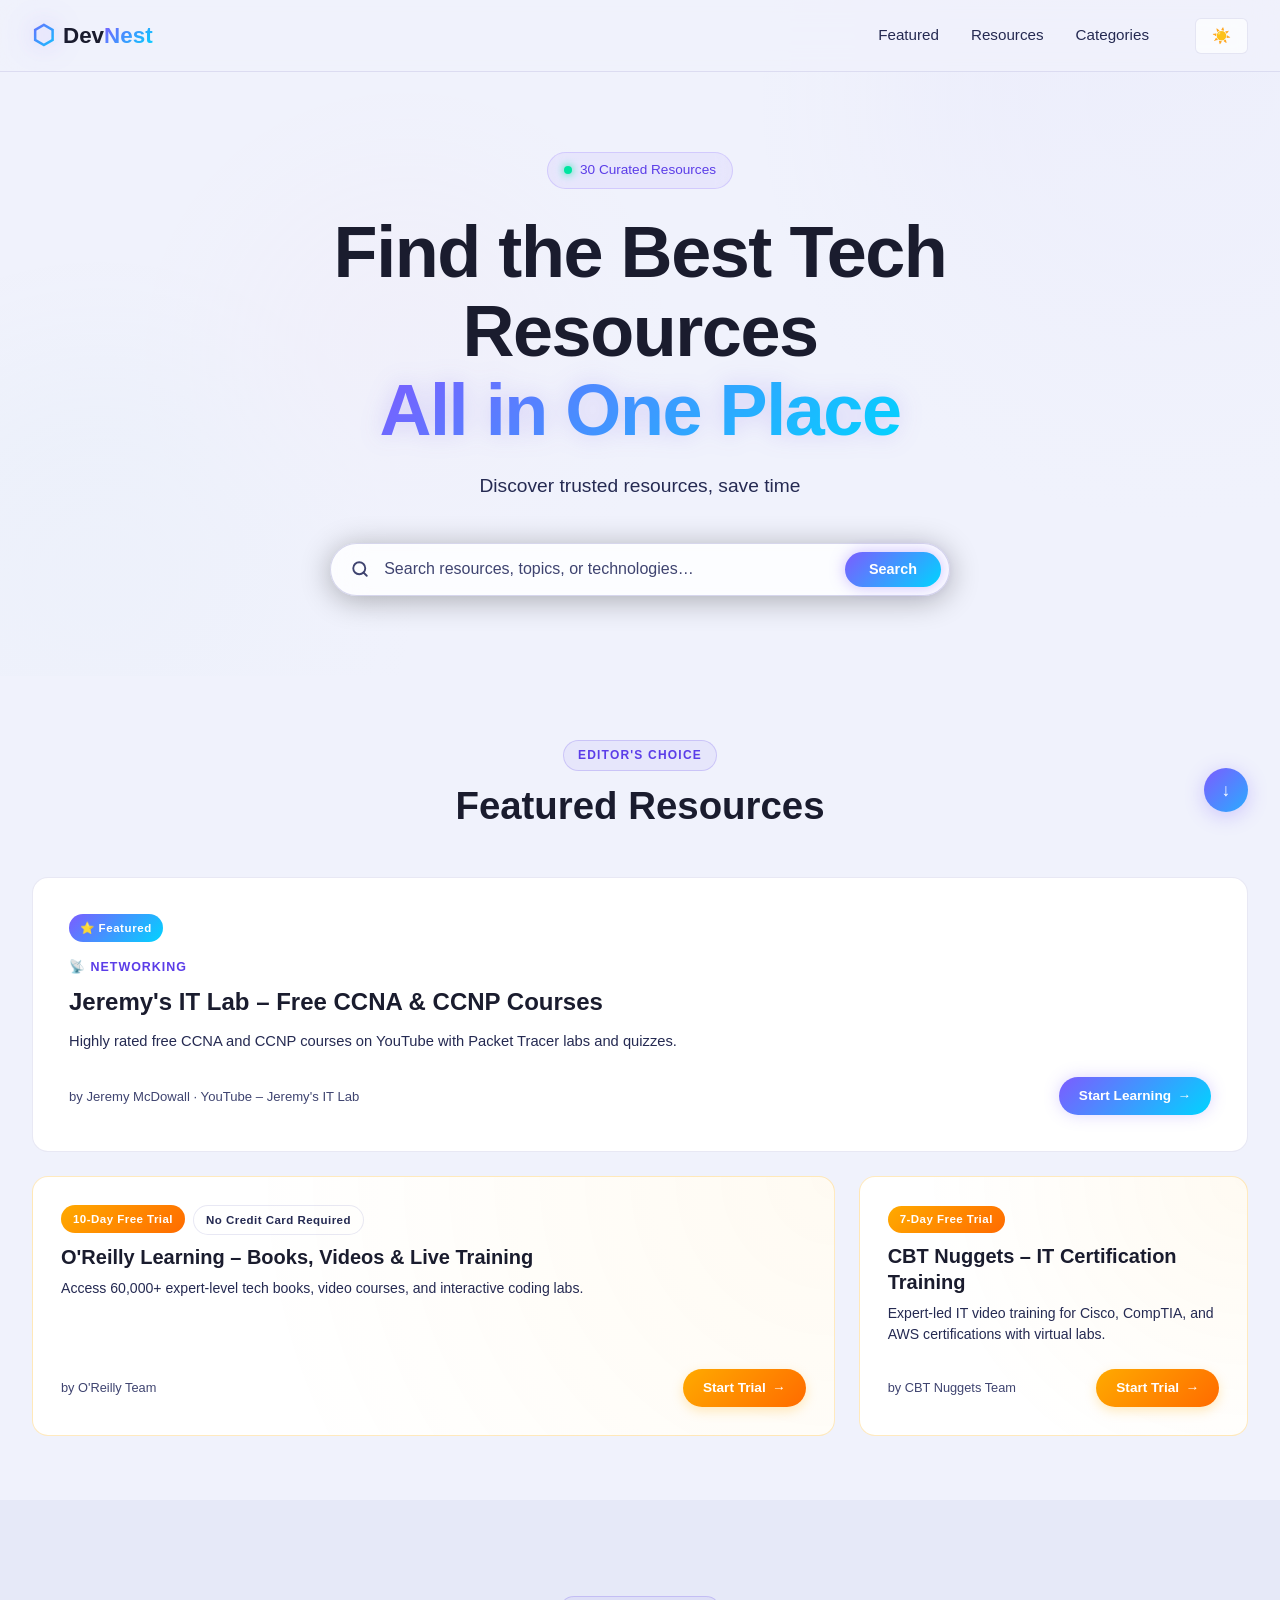
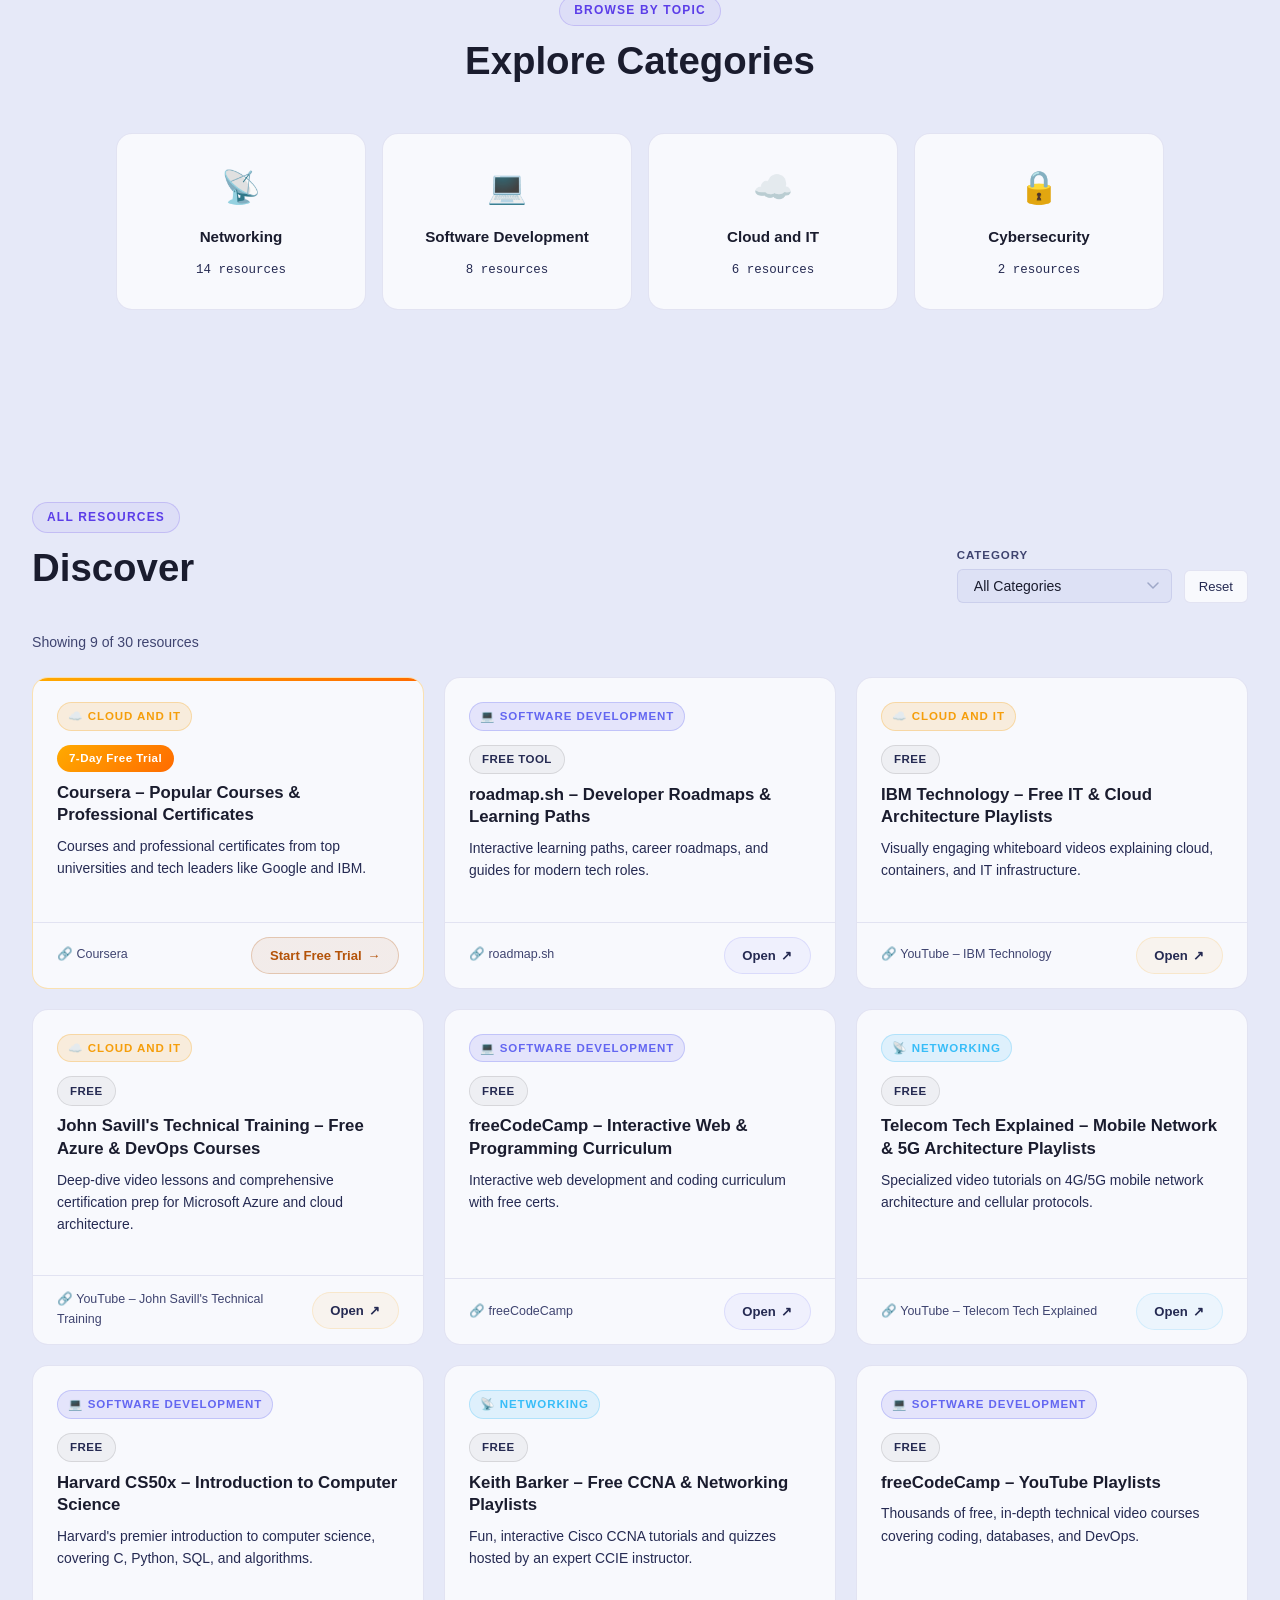
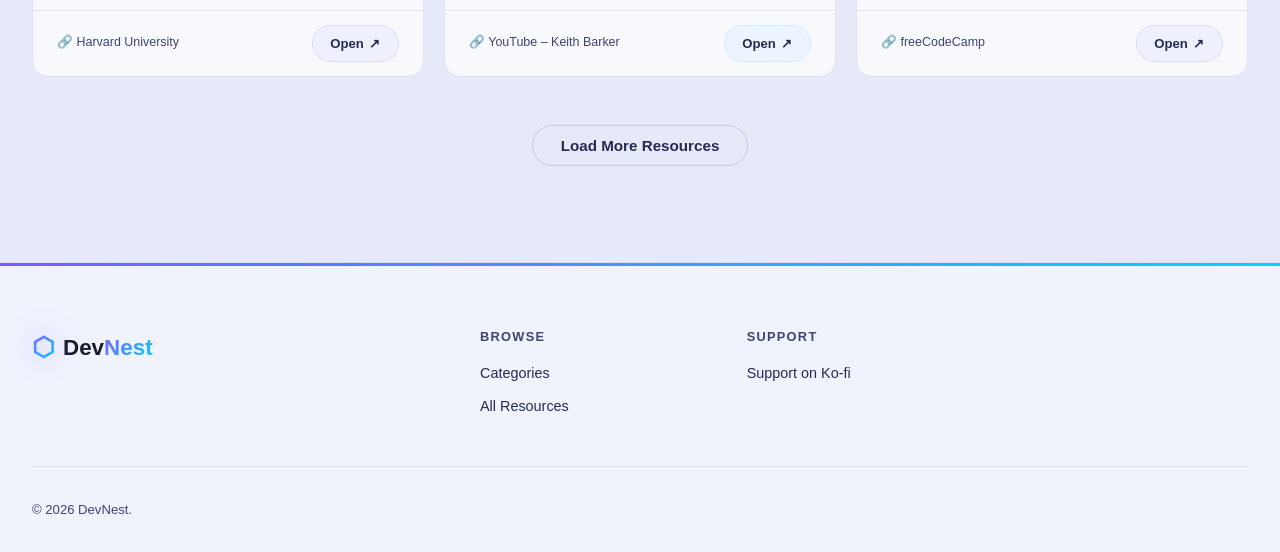
==== index.html @ 844129d9 "Revert "Content: publish interactive Visual Subnetting Guide blog post; add Blog column to index.htm" ====
<!DOCTYPE html>
<html lang="en">
<head>
  <meta charset="UTF-8" />
  <meta name="viewport" content="width=device-width, initial-scale=1.0" />
  <meta http-equiv="Content-Security-Policy" content="default-src 'self'; script-src 'self' 'unsafe-inline' https://www.googletagmanager.com https://www.google-analytics.com; style-src 'self' 'unsafe-inline' https://fonts.googleapis.com; font-src https://fonts.gstatic.com; img-src 'self' data: https:; connect-src 'self' https://www.google-analytics.com https://analytics.google.com;" />
  <!-- Google tag (gtag.js) -->
  <script async src="https://www.googletagmanager.com/gtag/js?id=G-BM36JHDD2Q"></script>
  <script>
    window.dataLayer = window.dataLayer || [];
    function gtag(){dataLayer.push(arguments);}
    gtag('js', new Date());
    gtag('config', 'G-BM36JHDD2Q');
  </script>
  <title>DevNest – Curated Tech Resources</title>
  <meta name="description" content="DevNest is your curated directory of tech learning resources — web development, AI/ML, DevOps, security & more. Filter, discover, and level up your skills today." />
  <meta name="keywords" content="tech resources, programming, web development, machine learning, DevOps, learning resources" />
  <meta property="og:type" content="website" />
  <meta property="og:url" content="https://devnest-learn.pages.dev/" />
  <meta property="og:title" content="DevNest – Curated Tech Resources" />
  <meta property="og:description" content="Browse 500+ curated tech learning resources across web development, AI/ML, DevOps, security &amp; networking — all in one place. Free, verified, and updated daily." />
  <meta property="og:image" content="https://devnest-learn.pages.dev/hero_banner.webp" />
  <meta name="twitter:card" content="summary_large_image" />
  <meta name="twitter:title" content="DevNest – Curated Tech Resources" />
  <meta name="twitter:description" content="Browse 500+ curated tech learning resources across web development, AI/ML, DevOps, security &amp; networking — all in one place. Free, verified, and updated daily." />
  <meta name="twitter:image" content="https://devnest-learn.pages.dev/hero_banner.webp" />
  <link rel="canonical" href="https://devnest-learn.pages.dev/" />
  <link rel="icon" type="image/svg+xml" href="favicon.svg" />
  <link rel="apple-touch-icon" sizes="180x180" href="apple-touch-icon.png" />
  <link rel="icon" type="image/png" sizes="32x32" href="favicon-32x32.png" />
  <link rel="icon" type="image/png" sizes="16x16" href="favicon-16x16.png" />
  <link rel="preconnect" href="https://fonts.googleapis.com" />
  <link rel="preconnect" href="https://fonts.gstatic.com" crossorigin />
  <link href="https://fonts.googleapis.com/css2?family=Outfit:wght@300;400;500;600;700;800&family=JetBrains+Mono:wght@400;500&display=swap" rel="stylesheet" />
  <link rel="stylesheet" href="style.css?v=1.3" />
  <script type="application/ld+json">
  {
    "@context": "https://schema.org",
    "@type": "WebSite",
    "name": "DevNest",
    "url": "https://devnest-learn.pages.dev/",
    "description": "DevNest is your curated directory of tech learning resources — web development, AI/ML, DevOps, security & more. Filter, discover, and level up your skills today.",
    "publisher": {
      "@type": "Organization",
      "name": "DevNest",
      "url": "https://devnest-learn.pages.dev/",
      "logo": {
        "@type": "ImageObject",
        "url": "https://devnest-learn.pages.dev/hero_banner.webp"
      }
    },
    "potentialAction": {
      "@type": "SearchAction",
      "target": {
        "@type": "EntryPoint",
        "urlTemplate": "https://devnest-learn.pages.dev/?search={search_term_string}"
      },
      "query-input": "required name=search_term_string"
    }
  }
  </script>
</head>
<body>
  <script>
    (function() {
      const theme = localStorage.getItem('theme');
      if (theme === 'light' || (!theme && window.matchMedia('(prefers-color-scheme: light)').matches)) {
        document.documentElement.classList.add('light-mode');
      }
    })();
  </script>
  <a href="#main-content" class="skip-link">Skip to main content</a>

  <!-- ── NAVBAR ── -->
  <header class="navbar" id="navbar">
    <div class="nav-inner">
      <a href="#home" class="logo" id="logo-link">
        <span class="logo-icon">⬡</span>
        <span class="logo-text">Dev<span class="logo-accent">Nest</span></span>
      </a>
      <nav class="nav-links" id="nav-links">
        <a href="#featured" class="nav-link">Featured</a>
        <a href="#tutorials" class="nav-link">Resources</a>
        <a href="#categories" class="nav-link">Categories</a>
      </nav>
      <div class="nav-actions">
        <button class="btn-ghost" id="theme-toggle" aria-label="Toggle theme" title="Toggle theme">🌙</button>
      </div>
      <button class="hamburger" id="hamburger" aria-label="Open menu" aria-expanded="false" aria-controls="mobile-menu">
        <span></span><span></span><span></span>
      </button>
    </div>
  </header>

  <!-- ── MOBILE MENU ── -->
  <nav aria-label="Mobile navigation" class="mobile-menu" id="mobile-menu">
    <a href="#featured" class="mobile-link">Featured</a>
    <a href="#tutorials" class="mobile-link">Resources</a>
    <a href="#categories" class="mobile-link">Categories</a>
  </nav>

  <main id="main-content" tabindex="-1">

  <!-- ── HERO ── -->
  <section class="hero" id="home">
    <div class="hero-bg">
      <div class="hero-orb hero-orb-1"></div>
      <div class="hero-orb hero-orb-2"></div>
      <div class="hero-orb hero-orb-3"></div>
      <div class="hero-overlay"></div>
    </div>
    <div class="hero-content">
      <div class="hero-badge">
        <span class="badge-dot"></span>
        <span id="hero-badge-count">500+ Curated Resources</span>
      </div>
      <h1 class="hero-title">
        Find the Best Tech Resources<br />
        <span class="gradient-text">All in One Place</span>
      </h1>
      <p class="hero-subtitle">
        Discover trusted resources, save time
      </p>
      <div class="search-bar-wrapper" id="search-wrapper">
        <div class="search-bar">
          <svg class="search-icon" aria-hidden="true" focusable="false" xmlns="http://www.w3.org/2000/svg" width="18" height="18" viewBox="0 0 24 24" fill="none" stroke="currentColor" stroke-width="2.5" stroke-linecap="round" stroke-linejoin="round" style="color: var(--text3); margin-right: 0.2rem;"><circle cx="11" cy="11" r="8"></circle><line x1="21" y1="21" x2="16.65" y2="16.65"></line></svg>
          <input
            type="search"
            id="search-input"
            class="search-input"
            placeholder="Search resources, topics, or technologies…"
            aria-label="Search resources"
            autocomplete="off"
            aria-autocomplete="list"
            aria-controls="search-suggestions"
            aria-expanded="false"
            aria-haspopup="listbox"
          />
          <div class="search-suggestions hidden" id="search-suggestions" role="listbox"></div>
          <button class="search-btn" id="search-btn">Search</button>
        </div>
      </div>
    </div>
  </section>

  <!-- ── FEATURED TUTORIALS ── -->
  <section class="featured-section" id="featured">
    <div class="container">
      <div class="section-header">
        <span class="section-tag">Editor's Choice</span>
        <h2 class="section-title">Featured Resources</h2>
      </div>
      <div class="bento-dashboard" id="featured-grid">
        <!-- generated by JS -->
      </div>
    </div>
  </section>

  <!-- ── CATEGORIES ── -->
  <section class="categories-section" id="categories">
    <div class="container">
      <div class="section-header">
        <span class="section-tag">Browse By Topic</span>
        <h2 class="section-title">Explore Categories</h2>
      </div>
      <div class="category-grid" id="category-grid">
        <!-- generated by JS -->
      </div>
    </div>
  </section>

  <!-- ── ALL TUTORIALS ── -->
  <section class="tutorials-section" id="tutorials">
    <div class="container">
      <div class="tutorials-header">
        <div class="section-header" style="text-align:left;margin:0">
          <span class="section-tag">All Resources</span>
          <h2 class="section-title">Discover</h2>
        </div>
        <div class="filter-bar" id="filter-bar">
          <div class="filter-group">
            <label class="filter-label" for="cat-filter">Category</label>
            <select id="cat-filter" class="filter-select">
              <option value="all">All Categories</option>
            </select>
          </div>

          <button class="btn-ghost filter-reset" id="reset-filters">Reset</button>
        </div>
      </div>

      <div class="sort-bar">
        <span class="results-count" id="results-count">Showing all resources</span>
      </div>

      <div class="tutorials-grid" id="tutorials-grid">
        <!-- generated by JS -->
      </div>
      <div class="no-results hidden" id="no-results">
        <div class="no-results-icon">🔭</div>
        <h3>No resources found</h3>
        <p>Try adjusting your search or filters</p>
        <button class="btn-primary" id="clear-search">Clear Search</button>
      </div>
      <div class="load-more-wrapper" id="load-more-wrapper">
        <button class="btn-outline" id="load-more-btn">Load More Resources</button>
      </div>
    </div>
  </section>

  </main>

  <!-- ── FOOTER ── -->
  <footer class="footer">
    <div class="container">
      <div class="footer-top">
        <div class="footer-brand">
          <a href="#home" class="logo">
            <span class="logo-icon">⬡</span>
            <span class="logo-text">Dev<span class="logo-accent">Nest</span></span>
          </a>
        </div>
        <div class="footer-links-grid">
          <div class="footer-col">
            <h3 class="footer-col-title">Browse</h3>
            <a href="#categories" class="footer-link">Categories</a>
            <a href="#tutorials" class="footer-link">All Resources</a>
          </div>
          <div class="footer-col">
            <h3 class="footer-col-title">Support</h3>
            <a href="https://ko-fi.com/devnestlearn" target="_blank" class="footer-link">Support on Ko-fi</a>
          </div>
        </div>
      </div>
      <div class="footer-bottom">
        <span>© 2026 DevNest.</span>
      </div>
    </div>
  </footer>

  <!-- ── TOAST ── -->
  <div class="toast" id="toast" role="alert" aria-live="polite"></div>

  <!-- ── BACK TO TOP / SCROLL TO BOTTOM ── -->
  <button class="scroll-to-bottom" id="scroll-to-bottom" aria-label="Scroll to bottom">↓</button>
  <button class="back-to-top" id="back-to-top" aria-label="Back to top">↑</button>

  <script src="app.js"></script>
</body>
</html>
---- style.css ----
/* ===== RESET & BASE ===== */
*, *::before, *::after { box-sizing: border-box; margin: 0; padding: 0; -webkit-tap-highlight-color: transparent; }
html { scroll-behavior: smooth; font-size: 16px; }

:root {
  --bg: #0b0d14;
  --bg2: #10131f;
  --bg3: #161929;
  --surface: rgba(255,255,255,0.04);
  --surface2: rgba(255,255,255,0.08);
  --border: rgba(255,255,255,0.08);
  --border2: rgba(255,255,255,0.14);
  --text: #e8eaf6;
  --text2: #9ea8c8;
  --text3: #8c97be; /* Increased contrast for dark mode */
  --primary: #7c5cff;
  --primary-dark: #5b3de8;
  --primary-light: #a888ff;
  --accent: #00d4ff;
  --accent2: #ff6b9d;
  --accent3: #00e5a0;
  --gradient: linear-gradient(135deg, #7c5cff, #00d4ff);
  --gradient2: linear-gradient(135deg, #ff6b9d, #7c5cff);
  --shadow: 0 4px 24px rgba(0,0,0,0.4);
  --shadow2: 0 8px 48px rgba(0,0,0,0.6);
  --radius: 16px;
  --radius-sm: 10px;
  --radius-xs: 6px;
  --font: 'Outfit', sans-serif;
  --mono: 'JetBrains Mono', monospace;
  --transition: 0.25s cubic-bezier(0.4,0,0.2,1);
  --navbar-h: 72px;
}

.light-mode {
  --bg: #f0f2fc;
  --bg2: #e6e9f8;
  --bg3: #dde1f5;
  --surface: rgba(255,255,255,0.7);
  --surface2: rgba(255,255,255,0.9);
  --border: rgba(100,100,180,0.15);
  --border2: rgba(100,100,180,0.25);
  --text: #1a1c2e;
  --text2: #252a52;
  --text3: #3f4470; /* Increased contrast for light mode */
  --primary: #5b3de8;
  --accent: #008fa3;
  --primary-light: #5b3de8; /* Prevent light mode contrast issues with neon purple */
  --shadow: 0 4px 24px rgba(80,80,160,0.12);
  --shadow2: 0 8px 48px rgba(80,80,160,0.18);
}

/* Light mode overrides for Hero section contrast */
.light-mode .hero-overlay {
  background: linear-gradient(160deg, rgba(240,242,252,0.4) 0%, rgba(240,242,252,0.85) 50%, rgba(240,242,252,0.98) 100%);
}
.light-mode .hero-img {
  opacity: 0.08;
}
.light-mode .hero-badge {
  color: var(--primary);
  background: rgba(124,92,255,0.08);
  border-color: rgba(124,92,255,0.2);
}
.light-mode .hero-orb {
  opacity: 0.08;
}
.light-mode .stat-label {
  color: var(--text2);
}

body {
  font-family: var(--font);
  background: var(--bg);
  color: var(--text);
  line-height: 1.6;
  overflow-x: hidden;
  transition: background var(--transition), color var(--transition);
}

a { color: inherit; text-decoration: none; }
img { max-width: 100%; display: block; }
button { cursor: pointer; border: none; background: none; font-family: var(--font); }
input, select, textarea { font-family: var(--font); outline: none; }

.container { max-width: 1280px; margin: 0 auto; padding: 0 2rem; }
.hidden { display: none !important; }

/* ===== SKIP LINK ===== */
.skip-link {
  position: absolute;
  top: -100px;
  left: 20px;
  background: var(--primary);
  color: #fff;
  padding: 10px 20px;
  z-index: 9999;
  border-radius: var(--radius-xs);
  text-decoration: none;
  font-weight: 600;
  transition: top var(--transition);
}
.skip-link:focus {
  top: 20px;
}
#main-content:focus {
  outline: none;
}

/* ===== SCROLLBAR ===== */
::-webkit-scrollbar { width: 6px; }
::-webkit-scrollbar-track { background: var(--bg); }
::-webkit-scrollbar-thumb { background: var(--primary); border-radius: 3px; }

/* ===== NAVBAR ===== */
.navbar {
  position: fixed; top: 0; left: 0; right: 0; z-index: 1000;
  height: var(--navbar-h);
  background: rgba(11,13,20,0.6);
  -webkit-backdrop-filter: blur(20px);
  backdrop-filter: blur(20px);
  border-bottom: 1px solid var(--border);
  transition: all var(--transition);
}
.navbar.scrolled {
  background: rgba(11,13,20,0.92);
  box-shadow: 0 2px 32px rgba(0,0,0,0.4);
}
.light-mode .navbar { background: rgba(240,242,252,0.8); }
.light-mode .navbar.scrolled {
  background: rgba(240,242,252,0.96);
  box-shadow: 0 2px 32px rgba(80,80,160,0.06);
}

.nav-inner {
  max-width: 1280px; margin: 0 auto; padding: 0 2rem;
  height: 100%; display: flex; align-items: center; gap: 2rem;
}
.logo {
  display: flex; align-items: center; gap: 0.5rem; font-size: 1.4rem; font-weight: 700;
  transition: transform var(--transition);
}
.logo:hover {
  transform: scale(1.03);
}
.logo-icon {
  font-size: 1.6rem;
  background: var(--gradient);
  -webkit-background-clip: text;
  -webkit-text-fill-color: transparent;
  background-clip: text;
  filter: drop-shadow(0 0 12px rgba(124,92,255,0.5));
  transition: filter var(--transition), transform var(--transition);
}
.logo:hover .logo-icon {
  filter: drop-shadow(0 0 16px rgba(124,92,255,0.8));
  transform: rotate(360deg);
}
.logo-text { color: var(--text); }
.logo-accent { background: var(--gradient); -webkit-background-clip: text; -webkit-text-fill-color: transparent; background-clip: text; }
.nav-links { display: flex; align-items: center; gap: 0.25rem; margin-left: auto; }
.nav-link {
  position: relative;
  padding: 0.5rem 0.25rem;
  margin: 0 0.625rem;
  color: var(--text2);
  font-weight: 500;
  font-size: 0.95rem;
  transition: color var(--transition);
}
.nav-link::after {
  content: '';
  position: absolute;
  bottom: 0;
  left: 0;
  width: 100%;
  height: 2px;
  background: var(--gradient);
  transform: scaleX(0);
  transform-origin: right;
  transition: transform var(--transition);
}
.nav-link:hover {
  color: var(--text);
}
.nav-link:hover::after {
  transform: scaleX(1);
  transform-origin: left;
}
.nav-actions { display: flex; align-items: center; gap: 0.75rem; }
.hamburger {
  display: none; flex-direction: column; gap: 5px; padding: 8px; border-radius: var(--radius-xs);
  background: var(--surface); cursor: pointer;
  transition: background-color var(--transition), transform var(--transition);
}
.hamburger:hover {
  background: var(--surface2);
}
.hamburger:hover span {
  background: var(--primary-light);
}
.hamburger:active {
  transform: scale(0.95);
}
.hamburger span { display: block; width: 22px; height: 2px; background: var(--text); border-radius: 2px; transition: transform var(--transition), opacity var(--transition), background-color var(--transition); }
.hamburger.open span:nth-child(1) {
  transform: translateY(7px) rotate(45deg);
}
.hamburger.open span:nth-child(2) {
  opacity: 0;
}
.hamburger.open span:nth-child(3) {
  transform: translateY(-7px) rotate(-45deg);
}


/* ===== BUTTONS ===== */
.btn-primary {
  display: inline-flex; align-items: center; gap: 0.5rem;
  padding: 0.625rem 1.375rem; border-radius: 100px;
  background: var(--gradient); color: #fff; font-weight: 600; font-size: 0.9rem;
  background-size: 200% auto;
  background-position: left center;
  transition: transform var(--transition), box-shadow var(--transition), background-position 0.4s ease;
  white-space: nowrap;
  box-shadow: 0 0 20px rgba(124,92,255,0.3);
}
.btn-primary:hover {
  background-position: right center;
  transform: translateY(-2px);
  box-shadow: 0 6px 30px rgba(124,92,255,0.45);
}
.btn-primary:active { transform: translateY(0); }

.btn-ghost {
  padding: 0.5rem 1rem; border-radius: var(--radius-xs); font-size: 0.95rem;
  color: var(--text2); background: var(--surface); border: 1px solid var(--border);
  transition: all var(--transition);
}
.btn-ghost:hover { color: var(--text); background: var(--surface2); border-color: var(--border2); }

#theme-toggle {
  transition: transform var(--transition);
}
#theme-toggle:active {
  transform: scale(0.8) rotate(30deg);
}

.btn-support {
  display: inline-flex; align-items: center; gap: 0.4rem;
  padding: 0.5rem 1.1rem; border-radius: 100px; font-weight: 600; font-size: 0.85rem;
  color: #fff; background: #ff5e5b;
  border: none; transition: all var(--transition);
  box-shadow: 0 4px 15px rgba(255, 94, 91, 0.25);
  text-decoration: none;
}
.btn-support:hover {
  transform: translateY(-2px);
  box-shadow: 0 6px 20px rgba(255, 94, 91, 0.45);
  background: #ff4743;
  color: #fff;
}
.btn-support:active {
  transform: translateY(0);
}
.light-mode .btn-support {
  color: #fff;
  background: #ff5e5b;
}

.btn-outline {
  padding: 0.7rem 1.75rem; border-radius: 100px; font-weight: 600; font-size: 0.95rem;
  color: var(--text2); background: transparent;
  border: 1.5px solid var(--border2);
  transition: all var(--transition);
}
.btn-outline:hover {
  background: var(--surface2);
  color: var(--primary-light);
  border-color: var(--primary);
  transform: translateY(-2px);
  box-shadow: 0 4px 20px rgba(124,92,255,0.15);
}
.light-mode .btn-outline {
  color: var(--text2);
  border-color: var(--border2);
}
.light-mode .btn-outline:hover {
  background: rgba(91, 61, 232, 0.04);
  color: var(--primary);
  border-color: var(--primary);
  box-shadow: 0 4px 20px rgba(91, 61, 232, 0.1);
}

/* ===== MOBILE MENU ===== */
.mobile-menu {
  display: none; flex-direction: column; gap: 0.5rem;
  position: fixed; top: var(--navbar-h); left: 0; right: 0; z-index: 999;
  background: rgba(16, 19, 31, 0.85);
  -webkit-backdrop-filter: blur(20px);
  backdrop-filter: blur(20px);
  border-bottom: 1px solid var(--border);
  padding: 1.5rem 2rem;
  transition: background-color var(--transition);
}
.light-mode .mobile-menu {
  background: rgba(240, 242, 252, 0.85);
}
.mobile-menu.open { display: flex; }
.mobile-link { font-size: 1.1rem; font-weight: 500; color: var(--text2); padding: 0.5rem 0; border-bottom: 1px solid var(--border); transition: color var(--transition); }
.mobile-link:hover { color: var(--text); }
.mobile-cta { margin-top: 0.5rem; text-align: center; }

/* ===== HERO ===== */
.hero {
  position: relative; min-height: auto;
  display: flex; flex-direction: column; align-items: center; justify-content: center;
  overflow: visible; padding: calc(var(--navbar-h) + 5rem) 2rem 3rem;
}
.hero-bg { position: absolute; inset: 0; z-index: 0; overflow: hidden; }
.hero-img { width: 100%; height: 100%; object-fit: cover; opacity: 0.25; }
.hero-overlay {
  position: absolute; inset: 0;
  background: linear-gradient(160deg, rgba(11,13,20,0.3) 0%, rgba(11,13,20,0.7) 50%, rgba(11,13,20,0.98) 100%);
  transition: background var(--transition);
}
.hero-orb {
  position: absolute; border-radius: 50%;
  filter: blur(80px); opacity: 0.18; animation: floatOrb 20s ease-in-out infinite;
  transition: opacity var(--transition);
}
.hero-orb-1 { width: 600px; height: 600px; background: var(--primary); top: -200px; right: -200px; animation-delay: 0s; }
.hero-orb-2 { width: 400px; height: 400px; background: var(--accent); bottom: -100px; left: -100px; animation-delay: 5s; }
.hero-orb-3 { width: 300px; height: 300px; background: var(--accent2); top: 30%; left: 20%; animation-delay: 10s; }

@keyframes floatOrb {
  0%, 100% { transform: translate(0,0) scale(1); }
  33% { transform: translate(20px,-20px) scale(1.05); }
  66% { transform: translate(-15px,15px) scale(0.95); }
}

.hero-content {
  position: relative; z-index: 1; text-align: center;
  max-width: 820px;
  margin-top: auto; margin-bottom: auto;
}
.hero-content > * {
  opacity: 0;
  transform: translateY(20px);
  transition: opacity 0.8s cubic-bezier(0.4, 0, 0.2, 1), transform 0.8s cubic-bezier(0.4, 0, 0.2, 1);
}
.hero-content > *.visible {
  opacity: 1;
  transform: translateY(0);
}

.hero-badge {
  display: inline-flex; align-items: center; gap: 0.5rem;
  background: rgba(124,92,255,0.15); border: 1px solid rgba(124,92,255,0.3);
  padding: 0.4rem 1rem; border-radius: 100px; font-size: 0.85rem; font-weight: 500;
  color: var(--primary-light); margin-bottom: 1.5rem; -webkit-backdrop-filter: blur(8px); backdrop-filter: blur(8px);
  transition: background var(--transition), border-color var(--transition), color var(--transition);
}
.badge-dot { width: 8px; height: 8px; border-radius: 50%; background: var(--accent3); box-shadow: 0 0 8px var(--accent3); animation: pulse 2s infinite; }
@keyframes pulse { 0%,100%{opacity:1;} 50%{opacity:0.4;} }

.hero-title {
  font-size: clamp(2.5rem, 6vw, 4.5rem); font-weight: 800; line-height: 1.1;
  letter-spacing: -0.02em; margin-bottom: 1.25rem; color: var(--text);
}
.gradient-text {
  background: var(--gradient);
  -webkit-background-clip: text;
  -webkit-text-fill-color: transparent;
  background-clip: text;
  filter: drop-shadow(0 0 24px rgba(124,92,255,0.35));
}
.light-mode .gradient-text {
  filter: drop-shadow(0 0 12px rgba(91,61,232,0.2));
}

.hero-subtitle { font-size: clamp(1rem, 2vw, 1.2rem); color: var(--text2); max-width: 560px; margin: 0 auto 2.5rem; line-height: 1.7; }

/* ===== SEARCH BAR ===== */
.search-bar-wrapper { position: relative; max-width: 620px; margin: 0 auto 2rem; }
.search-bar {
  display: flex; align-items: center; gap: 0.75rem;
  background: rgba(255,255,255,0.07); border: 1.5px solid var(--border2);
  border-radius: 100px; padding: 0.5rem 0.5rem 0.5rem 1.25rem;
  -webkit-backdrop-filter: blur(16px); backdrop-filter: blur(16px);
  transition: all var(--transition); box-shadow: 0 4px 30px rgba(0,0,0,0.3);
}
.light-mode .search-bar { background: rgba(255,255,255,0.8); }
.search-bar:focus-within { border-color: var(--primary); box-shadow: 0 0 0 3px rgba(124,92,255,0.2), 0 4px 30px rgba(0,0,0,0.3); }

/* Search Suggestions Dropdown */
.search-suggestions {
  position: absolute;
  top: 100%;
  left: 0;
  right: 0;
  z-index: 100;
  margin-top: 0.5rem;
  background: rgba(16, 19, 31, 0.85);
  -webkit-backdrop-filter: blur(20px);
  backdrop-filter: blur(20px);
  border: 1px solid var(--border);
  border-radius: var(--radius);
  box-shadow: var(--shadow2);
  overflow: hidden;
  transition: opacity var(--transition), transform var(--transition), background-color var(--transition);
}
.search-suggestions.hidden {
  display: none !important;
}
.light-mode .search-suggestions {
  background: rgba(255, 255, 255, 0.85);
  border-color: var(--border);
  box-shadow: var(--shadow);
}
.suggestion-item {
  display: flex;
  align-items: center;
  gap: 0.75rem;
  padding: 0.75rem 1.25rem;
  cursor: pointer;
  color: var(--text);
  font-size: 0.95rem;
  text-align: left;
  transition: background var(--transition), color var(--transition), padding-left var(--transition);
  border-bottom: 1px solid var(--border);
}
.suggestion-item:last-child {
  border-bottom: none;
}
.suggestion-item:hover,
.suggestion-item:focus,
.suggestion-item.active {
  background: var(--surface2);
  color: var(--primary-light);
  padding-left: 1.5rem;
  outline: none;
}
.light-mode .suggestion-item:hover,
.light-mode .suggestion-item:focus,
.light-mode .suggestion-item.active {
  background: rgba(124, 92, 255, 0.08);
  color: var(--primary-dark);
  padding-left: 1.5rem;
}
.search-icon { font-size: 1.1rem; flex-shrink: 0; }
.search-input {
  flex: 1; background: none; border: none; color: var(--text); font-size: 1rem; min-width: 0;
}
.search-input:focus,
.search-input:focus-visible {
  outline: none !important;
}
.search-input::placeholder { color: var(--text3); }
.search-btn {
  flex-shrink: 0; padding: 0.6rem 1.5rem; border-radius: 100px;
  background: var(--gradient); color: #fff; font-weight: 600; font-size: 0.9rem;
  transition: all var(--transition); box-shadow: 0 0 16px rgba(124,92,255,0.4);
}
.search-btn:hover { transform: translateY(-1px); box-shadow: 0 4px 12px rgba(124,92,255,0.2), 0 0 24px rgba(124,92,255,0.6); }

.search-tags { display: flex; gap: 0.5rem; justify-content: center; flex-wrap: wrap; margin-top: 1rem; }
.search-tag {
  padding: 0.3rem 0.875rem; border-radius: 100px; font-size: 0.8rem; font-weight: 500;
  background: var(--surface); border: 1px solid var(--border); color: var(--text2);
  cursor: pointer;
  transition: transform 0.3s cubic-bezier(0.34, 1.56, 0.64, 1),
              background-color 0.3s ease,
              border-color 0.3s ease,
              color 0.3s ease,
              box-shadow 0.3s ease;
}
.search-tag:hover {
  background: rgba(124,92,255,0.15);
  border-color: var(--primary);
  color: var(--primary-light);
  transform: translateY(-2px) scale(1.04);
  box-shadow: 0 4px 12px rgba(124,92,255,0.2);
}

/* ===== STATS ===== */
.hero-stats { display: flex; align-items: center; justify-content: center; gap: 2rem; margin-top: 2rem; }
.stat { text-align: center; }
.stat-num { display: block; font-size: 2rem; font-weight: 800; background: var(--gradient); -webkit-background-clip: text; -webkit-text-fill-color: transparent; background-clip: text; }
.stat-label { font-size: 0.8rem; color: var(--text3); text-transform: uppercase; letter-spacing: 0.06em; }
.stat-divider { width: 1px; height: 40px; background: var(--border); }

.hero-scroll-hint {
  margin-top: 2rem; margin-bottom: 1.5rem;
  display: flex; flex-direction: column; align-items: center; gap: 0.5rem;
  color: var(--text3); font-size: 0.8rem; z-index: 1; animation: bounce 2s ease-in-out infinite;
}
.scroll-arrow { width: 20px; height: 20px; border-right: 2px solid var(--text3); border-bottom: 2px solid var(--text3); transform: rotate(45deg); }
@keyframes bounce { 0%,100%{transform:translateY(0);} 50%{transform:translateY(-8px);} }

/* ===== SECTION COMMON ===== */
.section-header { text-align: center; margin-bottom: 3rem; }
.section-tag {
  display: inline-block; font-size: 0.75rem; font-weight: 600;
  text-transform: uppercase; letter-spacing: 0.1em;
  background: rgba(124, 92, 255, 0.08);
  color: var(--primary-light);
  border: 1px solid rgba(124, 92, 255, 0.25);
  padding: 0.3rem 0.875rem; border-radius: 100px; margin-bottom: 0.75rem;
  box-shadow: 0 0 12px rgba(124, 92, 255, 0.1) inset;
}
.light-mode .section-tag {
  background: rgba(91, 61, 232, 0.06);
  border-color: rgba(91, 61, 232, 0.2);
  color: var(--primary-dark);
  box-shadow: none;
}
.section-title { font-size: clamp(1.8rem, 3vw, 2.5rem); font-weight: 800; color: var(--text); margin-bottom: 0.75rem; line-height: 1.2; }
.section-sub { font-size: 1.05rem; color: var(--text2); max-width: 520px; margin: 0 auto; }

/* ===== CATEGORIES SECTION ===== */
.categories-section { padding: 6rem 0; background: var(--bg2); }
.category-grid { display: grid; grid-template-columns: repeat(auto-fit, minmax(200px, 250px)); justify-content: center; gap: 1rem; }
.cat-card {
  display: flex; flex-direction: column; align-items: center; gap: 0.75rem;
  padding: 1.75rem 1rem; border-radius: var(--radius);
  background: var(--surface); border: 1px solid var(--border);
  cursor: pointer; transition: all var(--transition); text-align: center;
  position: relative; overflow: hidden;
  box-shadow: inset 0 0 0 1px transparent;
}
.cat-card::before {
  content: ''; position: absolute; inset: 0; opacity: 0;
  background: radial-gradient(circle, color-mix(in srgb, var(--cat-color) 15%, transparent) 0%, transparent 70%);
  transition: opacity var(--transition);
}
.cat-card:hover::before { opacity: 1; }
.cat-card:hover {
  border-color: color-mix(in srgb, var(--cat-color) 50%, transparent);
  box-shadow: var(--shadow), 0 0 16px color-mix(in srgb, var(--cat-color) 20%, transparent), inset 0 0 0 1px color-mix(in srgb, var(--cat-color) 25%, transparent);
  transform: translateY(-3px);
}
.cat-card.active {
  border-color: var(--cat-color);
  background: color-mix(in srgb, var(--cat-color) 10%, transparent);
  box-shadow: 0 0 20px color-mix(in srgb, var(--cat-color) 25%, transparent), 0 4px 16px rgba(0,0,0,0.3);
}
.cat-emoji { font-size: 2rem; transition: transform var(--transition); }
.cat-card:hover .cat-emoji { transform: scale(1.2) rotate(-3deg); }
.cat-name { font-size: 0.95rem; font-weight: 700; color: var(--text); }
.cat-count { font-size: 0.78rem; color: var(--text2); font-family: var(--mono); }

/* ===== FEATURED SECTION ===== */
.featured-section { padding: 4rem 0; background: var(--bg); }
.featured-grid { display: grid; grid-template-columns: 1fr 1fr; gap: 1.5rem; }
@media(max-width:768px) { .featured-grid { grid-template-columns: 1fr; } }

.featured-card {
  position: relative; border-radius: var(--radius); overflow: hidden;
  background: var(--surface); border: 1px solid var(--border);
  transition: all var(--transition); display: flex; flex-direction: column;
}
.featured-card:hover { box-shadow: var(--shadow2); border-color: var(--border2); }
.featured-card.large { grid-row: span 2; }
.featured-card-glow {
  position: absolute; top: -50%; left: -50%; width: 200%; height: 200%;
  border-radius: 50%; opacity: 0; transition: opacity 0.4s; pointer-events: none;
}
.featured-card:hover .featured-card-glow { opacity: 0.05; }
.featured-badge {
  position: absolute; top: 1rem; left: 1rem; z-index: 2;
  padding: 0.3rem 0.7rem; border-radius: 100px; font-size: 0.72rem; font-weight: 700;
  background: var(--gradient); color: #fff; letter-spacing: 0.05em;
}
.featured-body { padding: 3.5rem 1.75rem 2rem; flex: 1; display: flex; flex-direction: column; }
.featured-category { font-size: 0.78rem; font-weight: 600; text-transform: uppercase; letter-spacing: 0.08em; color: var(--primary-light); margin-bottom: 0.5rem; }
.featured-title { font-size: 1.25rem; font-weight: 700; color: var(--text); margin-bottom: 0.75rem; line-height: 1.3; }
.featured-card.large .featured-title { font-size: 1.6rem; }
.featured-desc { font-size: 0.92rem; color: var(--text2); line-height: 1.65; margin-bottom: 1.25rem; flex: 1; }
.featured-meta { display: flex; align-items: center; gap: 0.75rem; flex-wrap: wrap; margin-bottom: 1.25rem; }
.featured-footer { display: flex; align-items: center; justify-content: space-between; gap: 1rem; }
.featured-author { font-size: 0.82rem; color: var(--text3); }
.btn-featured {
  display: inline-flex; align-items: center; gap: 0.4rem;
  padding: 0.5rem 1.25rem; border-radius: 100px; font-size: 0.85rem; font-weight: 600;
  background: var(--gradient); color: #fff; transition: all var(--transition);
  box-shadow: 0 0 16px rgba(124,92,255,0.25);
}
.btn-featured:hover { box-shadow: 0 0 28px rgba(124,92,255,0.5); transform: translateX(2px); }

/* ===== TAG CHIPS ===== */
.chip {
  display: inline-flex; align-items: center; gap: 0.3rem;
  padding: 0.2rem 0.625rem; border-radius: 100px; font-size: 0.75rem; font-weight: 500;
  background: var(--surface2); border: 1px solid var(--border); color: var(--text2);
}
.chip.level-beginner { background: rgba(0,229,160,0.1); border-color: rgba(0,229,160,0.3); color: #00e5a0; }
.chip.level-intermediate { background: rgba(0,212,255,0.1); border-color: rgba(0,212,255,0.3); color: #00d4ff; }
.chip.level-advanced { background: rgba(255,107,157,0.1); border-color: rgba(255,107,157,0.3); color: #ff6b9d; }
.chip.type-video { background: rgba(255,69,58,0.15); border-color: rgba(255,69,58,0.3); color: #ff8b8b; }
.chip.type-article { background: rgba(124,92,255,0.1); border-color: rgba(124,92,255,0.3); color: #a888ff; }
.chip.type-course { background: rgba(255,170,0,0.1); border-color: rgba(255,170,0,0.3); color: #ffaa00; }
.chip.type-interactive { background: rgba(0,229,160,0.1); border-color: rgba(0,229,160,0.3); color: #00e5a0; }
.chip.duration-chip { background: rgba(140, 151, 190, 0.1); border-color: rgba(140, 151, 190, 0.25); color: var(--text2); }

/* Light mode chip contrast overrides */
.light-mode .chip.level-beginner { background: rgba(4, 120, 87, 0.08); border-color: rgba(4, 120, 87, 0.25); color: #047857; }
.light-mode .chip.level-intermediate { background: rgba(3, 105, 161, 0.08); border-color: rgba(3, 105, 161, 0.25); color: #0369a1; }
.light-mode .chip.level-advanced { background: rgba(190, 24, 93, 0.08); border-color: rgba(190, 24, 93, 0.25); color: #be185d; }
.light-mode .chip.type-video { background: rgba(185, 28, 28, 0.08); border-color: rgba(185, 28, 28, 0.25); color: #b91c1c; }
.light-mode .chip.type-article { background: rgba(91, 61, 232, 0.08); border-color: rgba(91, 61, 232, 0.25); color: #5b3de8; }
.light-mode .chip.type-course { background: rgba(180, 83, 9, 0.08); border-color: rgba(180, 83, 9, 0.25); color: #b45309; }
.light-mode .chip.type-interactive { background: rgba(4, 120, 87, 0.08); border-color: rgba(4, 120, 87, 0.25); color: #047857; }
.light-mode .chip.duration-chip { background: rgba(63, 68, 112, 0.08); border-color: rgba(63, 68, 112, 0.25); color: var(--text3); }
.light-mode .free-account-badge { background: rgba(0, 0, 0, 0.04); border-color: rgba(0, 0, 0, 0.1); color: var(--text2); }

/* ===== TUTORIALS SECTION ===== */
.tutorials-section { padding: 6rem 0; background: var(--bg2); }
.tutorials-header { display: flex; align-items: flex-end; justify-content: space-between; gap: 2rem; margin-bottom: 1.75rem; flex-wrap: wrap; }

.filter-bar { display: flex; align-items: flex-end; gap: 0.75rem; flex-wrap: wrap; }
.filter-group { display: flex; flex-direction: column; gap: 0.3rem; }
.filter-label { font-size: 0.72rem; font-weight: 600; text-transform: uppercase; letter-spacing: 0.08em; color: var(--text3); }
.filter-select {
  padding: 0.5rem 1rem; border-radius: var(--radius-xs); font-size: 0.88rem;
  background: var(--bg3); border: 1px solid var(--border); color: var(--text);
  cursor: pointer; transition: all var(--transition); min-width: 140px;
  appearance: none; -webkit-appearance: none;
  background-image: url("data:image/svg+xml,%3Csvg xmlns='http://www.w3.org/2000/svg' width='12' height='8' viewBox='0 0 12 8'%3E%3Cpath d='M1 1l5 5 5-5' stroke='%239ea8c8' stroke-width='1.5' fill='none' stroke-linecap='round'/%3E%3C/svg%3E");
  background-repeat: no-repeat; background-position: right 0.75rem center;
  padding-right: 2rem;
}
.filter-select option {
  background: #1a1d2e;
  color: #e8eaf6;
  font-size: 0.88rem;
}
.light-mode .filter-select option {
  background: #ffffff;
  color: #1a1c2e;
}
.filter-select:hover { border-color: var(--border2); }
.filter-select:focus { border-color: var(--primary); box-shadow: 0 0 0 3px rgba(124,92,255,0.2); }
.filter-reset { font-size: 0.82rem; padding: 0.5rem 0.875rem; align-self: flex-end; }


.sort-bar { display: flex; align-items: center; justify-content: space-between; margin-bottom: 1.5rem; flex-wrap: wrap; gap: 0.75rem; }
.results-count { font-size: 0.88rem; color: var(--text3); }
.sort-group { display: flex; align-items: center; gap: 0.25rem; }
.sort-label { font-size: 0.82rem; color: var(--text3); margin-right: 0.5rem; }
.sort-btn {
  padding: 0.35rem 0.875rem; border-radius: 100px; font-size: 0.82rem; font-weight: 500;
  color: var(--text3); background: none; border: 1px solid transparent; transition: all var(--transition);
}
.sort-btn:hover { color: var(--text); background: var(--surface); }
.sort-btn.active { color: var(--primary-light); background: rgba(124,92,255,0.1); border-color: rgba(124,92,255,0.3); }

/* ===== TUTORIAL CARDS ===== */
.tutorials-grid { display: grid; grid-template-columns: repeat(auto-fill, minmax(320px, 1fr)); gap: 1.25rem; }

.tut-card {
  background: var(--surface); border: 1px solid var(--border); border-radius: var(--radius);
  overflow: hidden;
  transition: transform 0.4s cubic-bezier(0.16, 1, 0.3, 1),
              box-shadow 0.4s cubic-bezier(0.16, 1, 0.3, 1),
              border-color 0.4s cubic-bezier(0.16, 1, 0.3, 1),
              background 0.4s cubic-bezier(0.16, 1, 0.3, 1);
  display: flex; flex-direction: column;
  position: relative;
}
.tut-card:hover {
  box-shadow: var(--shadow2), 0 0 25px color-mix(in srgb, var(--cat-color, var(--primary)) 15%, transparent);
  border-color: color-mix(in srgb, var(--cat-color, var(--primary)) 40%, transparent);
  transform: translateY(-5px);
}
.tut-card-accent { position: absolute; top: 0; left: 0; right: 0; height: 3px; background: var(--cat-color, var(--gradient)); opacity: 0; transition: opacity var(--transition); }
.tut-card:hover .tut-card-accent { opacity: 1; }

.tut-card-body { padding: 1.5rem; flex: 1; display: flex; flex-direction: column; }
.tut-card-top { display: flex; align-items: flex-start; justify-content: space-between; gap: 0.75rem; margin-bottom: 0.875rem; }
.tut-cat-badge {
  font-size: 0.72rem; font-weight: 700; text-transform: uppercase; letter-spacing: 0.08em;
  padding: 0.25rem 0.625rem; border-radius: 100px;
}

.tut-title { font-size: 1.05rem; font-weight: 700; color: var(--text); margin-bottom: 0.5rem; line-height: 1.35; transition: color var(--transition); }
.tut-card:hover .tut-title {
  color: var(--cat-color, var(--primary-light));
}
.light-mode .tut-card:hover .tut-title {
  color: color-mix(in srgb, var(--cat-color, var(--primary)) 80%, black);
}
.tut-desc { font-size: 0.87rem; color: var(--text2); line-height: 1.6; margin-bottom: 1rem; flex: 1; }
.tut-chips { display: flex; flex-wrap: wrap; gap: 0.4rem; margin-bottom: 1rem; }
.tut-tags { display: flex; flex-wrap: wrap; gap: 0.35rem; margin-bottom: 0.875rem; }
.tut-tag { font-size: 0.72rem; font-weight: 500; color: var(--text3); background: var(--surface2); padding: 0.15rem 0.5rem; border-radius: 4px; font-family: var(--mono); }

.tut-card-footer { display: flex; align-items: center; justify-content: space-between; gap: 0.5rem; padding: 0.875rem 1.5rem; border-top: 1px solid var(--border); }
.tut-source { font-size: 0.78rem; color: var(--text3); }
.tut-link {
  display: inline-flex; align-items: center; gap: 0.35rem;
  padding: 0.45rem 1.1rem; border-radius: 100px; font-size: 0.82rem; font-weight: 600;
  background: color-mix(in srgb, var(--cat-color, var(--primary)) 8%, transparent);
  color: var(--text2);
  border: 1px solid color-mix(in srgb, var(--cat-color, var(--primary)) 20%, transparent);
  transition: all var(--transition);
}
.tut-link:hover {
  background: color-mix(in srgb, var(--cat-color, var(--primary)) 20%, transparent);
  color: var(--cat-color, var(--primary-light));
  border-color: color-mix(in srgb, var(--cat-color, var(--primary)) 60%, transparent);
  box-shadow: 0 4px 12px color-mix(in srgb, var(--cat-color, var(--primary)) 15%, transparent);
  transform: translateY(-1px);
}
.light-mode .tut-link {
  background: color-mix(in srgb, var(--cat-color, var(--primary)) 6%, transparent);
  color: var(--text2);
  border-color: color-mix(in srgb, var(--cat-color, var(--primary)) 15%, transparent);
}
.light-mode .tut-link:hover {
  background: color-mix(in srgb, var(--cat-color, var(--primary)) 12%, transparent);
  color: color-mix(in srgb, var(--cat-color, var(--primary)) 85%, black);
  border-color: color-mix(in srgb, var(--cat-color, var(--primary)) 50%, transparent);
  box-shadow: 0 4px 12px color-mix(in srgb, var(--cat-color, var(--primary)) 10%, transparent);
}

/* Free trial card & badge */
.free-account-badge {
  display: inline-flex; align-items: center; gap: 0.3rem;
  padding: 0.28rem 0.75rem; border-radius: 100px;
  font-size: 0.72rem; font-weight: 700; letter-spacing: 0.04em;
  background: rgba(255, 255, 255, 0.06);
  color: var(--text2); border: 1px solid var(--border);
  margin-bottom: 0.6rem; align-self: flex-start;
}

.trial-badge {
  display: inline-flex; align-items: center; gap: 0.3rem;
  padding: 0.28rem 0.75rem; border-radius: 100px;
  font-size: 0.72rem; font-weight: 700; letter-spacing: 0.04em;
  background: linear-gradient(135deg, #ffaa00, #ff6b00);
  color: #fff;
  margin-bottom: 0.6rem; align-self: flex-start;
}
.tut-card-trial { border-color: rgba(255,170,0,0.3); }
.tut-card-trial:hover { border-color: rgba(255,170,0,0.6); }
.tut-card-trial .tut-card-accent { background: linear-gradient(135deg, #ffaa00, #ff6b00); opacity: 1; }
.tut-link-trial {
  background: linear-gradient(135deg, rgba(255,170,0,0.2), rgba(255,107,0,0.2));
  color: #ffaa00; border-color: rgba(255,170,0,0.4);
}
.tut-link-trial:hover { background: linear-gradient(135deg, rgba(255,170,0,0.35), rgba(255,107,0,0.35)); border-color: #ffaa00; transform: translateX(2px); }

.light-mode .tut-link-trial {
  background: linear-gradient(135deg, rgba(180, 83, 9, 0.08), rgba(180, 83, 9, 0.08));
  color: #b45309;
  border-color: rgba(180, 83, 9, 0.25);
}
.light-mode .tut-link-trial:hover {
  background: linear-gradient(135deg, rgba(180, 83, 9, 0.15), rgba(180, 83, 9, 0.15));
  border-color: #b45309;
}


/* ===== NO RESULTS ===== */
.no-results { text-align: center; padding: 5rem 2rem; }
.no-results-icon { font-size: 4rem; margin-bottom: 1rem; }
.no-results h3 { font-size: 1.5rem; font-weight: 700; margin-bottom: 0.5rem; }
.no-results p { color: var(--text2); margin-bottom: 1.5rem; }

.load-more-wrapper { text-align: center; margin-top: 3rem; }


/* ===== FOOTER ===== */
.footer {
  position: relative;
  background: var(--bg);
  border-top: 1px solid var(--border);
  padding: 4rem 0 2rem;
}
.footer::before {
  content: '';
  position: absolute;
  top: 0; left: 0; right: 0;
  height: 3px;
  background: var(--gradient);
}
.footer-top { display: grid; grid-template-columns: 1fr 2fr; gap: 4rem; margin-bottom: 3rem; }
@media(max-width: 768px){ .footer-top { grid-template-columns: 1fr; } }
.footer-tagline { font-size: 0.9rem; color: var(--text2); margin: 1rem 0 1.25rem; max-width: 280px; }
.footer-socials { display: flex; gap: 0.5rem; }
.social-link {
  width: 36px; height: 36px; border-radius: var(--radius-xs);
  background: var(--surface); border: 1px solid var(--border);
  display: flex; align-items: center; justify-content: center;
  font-size: 0.72rem; font-weight: 700; color: var(--text3);
  transition: all var(--transition);
}
.social-link:hover { background: rgba(124,92,255,0.15); border-color: var(--primary); color: var(--primary-light); }
.footer-links-grid { display: grid; grid-template-columns: repeat(3, 1fr); gap: 2rem; }
.footer-col { display: flex; flex-direction: column; gap: 0.625rem; }
.footer-col-title { font-size: 0.8rem; font-weight: 700; text-transform: uppercase; letter-spacing: 0.1em; color: var(--text3); margin-bottom: 0.25rem; }
.footer-link {
  font-size: 0.9rem; color: var(--text2);
  transition: color var(--transition), transform var(--transition);
  display: inline-block;
}
.footer-link:hover { color: var(--primary-light); transform: translateX(4px); }
.footer-bottom { display: flex; align-items: center; justify-content: space-between; gap: 1rem; padding-top: 2rem; border-top: 1px solid var(--border); font-size: 0.82rem; color: var(--text3); flex-wrap: wrap; }

/* ===== TOAST ===== */
.toast {
  position: fixed; bottom: 2rem; left: 50%; transform: translateX(-50%) translateY(100px);
  background: var(--surface2); border: 1px solid var(--border2);
  padding: 0.875rem 1.5rem; border-radius: 100px; font-size: 0.9rem;
  -webkit-backdrop-filter: blur(16px); backdrop-filter: blur(16px); z-index: 9999; pointer-events: none;
  transition: transform 0.35s cubic-bezier(0.4,0,0.2,1), opacity 0.35s;
  opacity: 0; white-space: nowrap;
}
.toast.show { transform: translateX(-50%) translateY(0); opacity: 1; }

/* ===== BACK TO TOP ===== */
.back-to-top {
  position: fixed; bottom: 2rem; right: 2rem; z-index: 999;
  width: 44px; height: 44px; border-radius: 50%;
  background: var(--gradient); color: #fff; font-size: 1.1rem; font-weight: 700;
  display: flex; align-items: center; justify-content: center;
  box-shadow: 0 4px 20px rgba(124,92,255,0.3);
  opacity: 0; transform: translateY(20px); pointer-events: none;
  background-size: 200% auto;
  background-position: left center;
  transition: opacity 0.3s ease, box-shadow var(--transition), background-position 0.4s ease, transform var(--transition);
}
.back-to-top.visible { opacity: 1; transform: none; pointer-events: auto; }
.back-to-top:hover {
  background-position: right center;
  transform: translateY(-5px) scale(1.05);
  box-shadow: 0 8px 30px rgba(124,92,255,0.5);
}
.back-to-top:active {
  transform: translateY(-2px) scale(0.95);
}

/* ===== SCROLL TO BOTTOM ===== */
.scroll-to-bottom {
  position: fixed; bottom: 5.5rem; right: 2rem; z-index: 999;
  width: 44px; height: 44px; border-radius: 50%;
  background: var(--gradient); color: #fff; font-size: 1.1rem; font-weight: 700;
  display: flex; align-items: center; justify-content: center;
  box-shadow: 0 4px 20px rgba(124,92,255,0.3);
  opacity: 0; transform: translateY(20px); pointer-events: none;
  background-size: 200% auto;
  background-position: left center;
  transition: opacity 0.3s ease, box-shadow var(--transition), background-position 0.4s ease, transform var(--transition);
}
.scroll-to-bottom.visible { opacity: 1; transform: none; pointer-events: auto; }
.scroll-to-bottom:hover {
  background-position: right center;
  transform: translateY(-5px) scale(1.05);
  box-shadow: 0 8px 30px rgba(124,92,255,0.5);
}
.scroll-to-bottom:active {
  transform: translateY(-2px) scale(0.95);
}

/* ===== RESPONSIVE ===== */
@media(max-width: 1024px) {
  .tutorials-header { flex-direction: column; align-items: flex-start; }
  .filter-bar { width: 100%; }
}
@media(max-width: 768px) {
  :root { --navbar-h: 64px; }
  .nav-links, .nav-actions .btn-primary { display: none; }
  .nav-actions { margin-left: auto; }
  .hamburger { display: flex; }
  .hero { min-height: auto; padding-bottom: 1.5rem; }
  .hero-stats { gap: 1rem; }
  .stat-num { font-size: 1.5rem; }
  .categories-section, .featured-section, .tutorials-section { padding: 4rem 0; }
  .footer-links-grid { grid-template-columns: 1fr 1fr; }
  .tutorials-grid { grid-template-columns: 1fr; }
  .category-grid { grid-template-columns: repeat(auto-fit, minmax(140px, 180px)); justify-content: center; }
}
@media(max-width: 480px) {
  .container { padding: 0 1.25rem; }
  .hero-stats { flex-wrap: wrap; gap: 1rem 1.5rem; }
  .hero-stats .stat-divider { display: none; }
  .search-bar { padding: 0.4rem 0.4rem 0.4rem 0.85rem; }
  .search-btn { padding: 0.5rem 1.25rem; font-size: 0.85rem; }
  .categories-section, .featured-section, .tutorials-section { padding: 3rem 0; }
  .footer-links-grid { grid-template-columns: 1fr; gap: 1.5rem; }
}

/* ===== SKELETON LOADING ===== */
.skeleton {
  background: linear-gradient(90deg, var(--surface) 25%, var(--surface2) 50%, var(--surface) 75%);
  background-size: 200% 100%; animation: shimmer 1.5s infinite; border-radius: var(--radius-xs);
}
@keyframes shimmer { from{background-position:200% 0;} to{background-position:-200% 0;} }

/* ===== ENTRANCE ANIMATIONS ===== */
.animate-in {
  opacity: 0;
  transform: translateY(18px);
  transition: opacity 0.55s cubic-bezier(0.22, 1, 0.36, 1), transform 0.55s cubic-bezier(0.22, 1, 0.36, 1);
}
.animate-in.visible { opacity: 1; transform: none; }

/* Staggered entrance delay for tutorial grid cards */
.tutorials-grid .tut-card:nth-child(1)  { transition-delay: 0.04s; }
.tutorials-grid .tut-card:nth-child(2)  { transition-delay: 0.08s; }
.tutorials-grid .tut-card:nth-child(3)  { transition-delay: 0.12s; }
.tutorials-grid .tut-card:nth-child(4)  { transition-delay: 0.16s; }
.tutorials-grid .tut-card:nth-child(5)  { transition-delay: 0.20s; }
.tutorials-grid .tut-card:nth-child(6)  { transition-delay: 0.24s; }
.tutorials-grid .tut-card:nth-child(7)  { transition-delay: 0.28s; }
.tutorials-grid .tut-card:nth-child(8)  { transition-delay: 0.32s; }
.tutorials-grid .tut-card:nth-child(9)  { transition-delay: 0.36s; }
.category-grid .cat-card:nth-child(1)  { transition-delay: 0.04s; }
.category-grid .cat-card:nth-child(2)  { transition-delay: 0.08s; }
.category-grid .cat-card:nth-child(3)  { transition-delay: 0.12s; }
.category-grid .cat-card:nth-child(4)  { transition-delay: 0.16s; }
.category-grid .cat-card:nth-child(5)  { transition-delay: 0.20s; }
.category-grid .cat-card:nth-child(6)  { transition-delay: 0.24s; }
.category-grid .cat-card:nth-child(7)  { transition-delay: 0.28s; }
.category-grid .cat-card:nth-child(8)  { transition-delay: 0.32s; }

/* ===== ACCESSIBILITY FOCUS INDICATORS ===== */
a:focus-visible,
button:focus-visible,
input:focus-visible,
select:focus-visible,
textarea:focus-visible {
  outline: 2px solid var(--primary);
  outline-offset: 3px;
}
.light-mode a:focus-visible,
.light-mode button:focus-visible,
.light-mode input:focus-visible,
.light-mode select:focus-visible,
.light-mode textarea:focus-visible {
  outline-color: var(--primary-dark);
}

/* ===== TACTILE TOUCH & TAP FEEDBACK ===== */
.btn-primary:active,
.btn-featured:active,
.tut-link:active,
.btn-ghost:active,
.btn-outline:active,
.sort-btn:active,
.cat-card:active {
  transform: scale(0.98);
}

/* ===== LEARNING PATHS SECTION ===== */
.paths-section {
  padding: 6rem 0;
  background: var(--bg);
  border-bottom: 1px solid var(--border);
}

.paths-selector {
  display: grid;
  grid-template-columns: repeat(auto-fit, minmax(280px, 1fr));
  gap: 1.25rem;
  margin-bottom: 3rem;
}

.path-tab {
  display: flex;
  align-items: center;
  gap: 1.25rem;
  padding: 1.25rem;
  border-radius: var(--radius);
  background: var(--surface);
  border: 1px solid var(--border);
  text-align: left;
  transition: all var(--transition);
  position: relative;
  overflow: hidden;
  cursor: pointer;
}

.path-tab:hover {
  transform: translateY(-2px);
  border-color: var(--border2);
  background: var(--surface2);
  box-shadow: 0 4px 20px rgba(0,0,0,0.25);
}

.path-tab.active {
  border-color: var(--path-color);
  background: rgba(255, 255, 255, 0.02);
  box-shadow: 0 4px 24px rgba(0,0,0,0.3), 0 0 16px color-mix(in srgb, var(--path-color) 20%, transparent);
}

.path-tab::before {
  content: '';
  position: absolute;
  left: 0; top: 0; bottom: 0;
  width: 4px;
  background: var(--path-color);
  transform: scaleY(0);
  transition: transform var(--transition);
}

.path-tab.active::before {
  transform: scaleY(1);
}

.path-tab-emoji {
  font-size: 2.25rem;
  flex-shrink: 0;
  transition: transform var(--transition);
}

.path-tab:hover .path-tab-emoji {
  transform: scale(1.1) rotate(5deg);
}

.path-tab-info {
  flex-grow: 1;
  display: flex;
  flex-direction: column;
  gap: 0.25rem;
}

.path-tab-title {
  font-size: 1.05rem;
  font-weight: 700;
  color: var(--text);
}

.path-tab-progress-meta {
  display: flex;
  justify-content: space-between;
  align-items: center;
  font-size: 0.8rem;
  color: var(--text2);
}

.path-tab-difficulty {
  font-weight: 500;
}


/* --- Active Path Container --- */
.active-path-container {
  display: flex;
  flex-direction: column;
  gap: 2rem;
  max-width: 900px;
  margin: 0 auto;
}

.path-overview-card {
  display: flex;
  align-items: center;
  justify-content: space-between;
  gap: 2rem;
  padding: 2rem;
  border-radius: var(--radius);
  background: var(--surface2);
  border: 1px solid var(--border2);
  border-left: 5px solid var(--path-color);
}

@media (max-width: 640px) {
  .path-overview-card {
    flex-direction: column;
    align-items: flex-start;
    gap: 1.5rem;
    padding: 1.5rem;
  }
}

.path-overview-content {
  flex: 1;
}

.path-overview-badge {
  display: inline-block;
  padding: 0.25rem 0.75rem;
  border-radius: 100px;
  font-size: 0.75rem;
  font-weight: 600;
  margin-bottom: 0.75rem;
}

.path-overview-title {
  font-size: 1.5rem;
  font-weight: 800;
  color: var(--text);
  margin-bottom: 0.5rem;
}

.path-overview-desc {
  font-size: 0.95rem;
  color: var(--text2);
  line-height: 1.6;
}


/* --- Timeline Steps --- */
.roadmap-timeline {
  position: relative;
  padding-left: 2.5rem;
  margin-top: 1rem;
}

.roadmap-line {
  position: absolute;
  left: 11px;
  top: 10px;
  bottom: 10px;
  width: 2px;
  border-radius: 1px;
}

.roadmap-step {
  position: relative;
  margin-bottom: 2.5rem;
}

.roadmap-step:last-child {
  margin-bottom: 0;
}

.roadmap-node {
  position: absolute;
  left: -2.5rem;
  top: 1.25rem;
  width: 24px;
  height: 24px;
  border-radius: 50%;
  border: 2px solid var(--border);
  display: flex;
  align-items: center;
  justify-content: center;
  z-index: 2;
  transition: all var(--transition);
}

.roadmap-node .node-icon {
  font-size: 0.75rem;
  font-weight: bold;
  color: var(--text);
}


.roadmap-step-card {
  background: var(--surface);
  border: 1px solid var(--border);
  border-radius: var(--radius);
  padding: 1.5rem;
  transition: all var(--transition);
}
.roadmap-step-card:hover {
  border-color: var(--border2);
  box-shadow: 0 4px 24px rgba(0,0,0,0.3);
  transform: translateY(-1px);
}


.step-card-header {
  margin-bottom: 1.25rem;
  border-bottom: 1px solid var(--border);
  padding-bottom: 0.75rem;
}

.step-title {
  font-size: 1.2rem;
  font-weight: 700;
  color: var(--text);
  margin-bottom: 0.25rem;
}

.step-desc {
  font-size: 0.9rem;
  color: var(--text2);
}

.step-tutorials-list {
  display: flex;
  flex-direction: column;
  gap: 1rem;
}

.roadmap-tut-item {
  display: flex;
  align-items: flex-start;
  gap: 1rem;
  padding: 1rem;
  border-radius: var(--radius-sm);
  background: var(--bg2);
  border: 1px solid var(--border);
  transition: all var(--transition);
}

.roadmap-tut-item:hover {
  border-color: var(--border2);
  background: var(--bg3);
}


.roadmap-tut-info {
  flex-grow: 1;
  display: flex;
  align-items: center;
  justify-content: space-between;
  gap: 1.5rem;
}

@media (max-width: 768px) {
  .roadmap-tut-info {
    flex-direction: column;
    align-items: flex-start;
    gap: 0.75rem;
  }
}

.roadmap-tut-main {
  display: flex;
  flex-direction: column;
  gap: 0.25rem;
}

.roadmap-tut-link {
  font-size: 0.95rem;
  font-weight: 600;
  color: var(--text);
  transition: color var(--transition);
  display: inline-flex;
  align-items: center;
  gap: 0.25rem;
}

.roadmap-tut-link:hover {
  color: var(--primary-light);
}

.roadmap-tut-item.completed .roadmap-tut-link {
  text-decoration: line-through;
  color: var(--text2);
}

.external-link-arrow {
  font-size: 0.8rem;
  opacity: 0.6;
}

.roadmap-tut-source {
  font-size: 0.8rem;
  color: var(--text3);
}

.roadmap-tut-meta {
  display: flex;
  gap: 0.5rem;
  flex-shrink: 0;
}


/* ===== LIGHT MODE CONTRAST OVERRIDES ===== */
.light-mode .path-tab.active { background: #ffffff; }
.light-mode .path-overview-card { background: #ffffff; }
.light-mode .roadmap-step-card { background: #ffffff; }
.light-mode .roadmap-tut-item { background: var(--bg); }

/* ===== BENTO DASHBOARD ===== */
.bento-dashboard {
  display: grid;
  grid-template-columns: repeat(3, 1fr);
  gap: 1.5rem;
}
@media (max-width: 1024px) {
  .bento-dashboard {
    grid-template-columns: repeat(2, 1fr);
  }
}
@media (max-width: 768px) {
  .bento-dashboard {
    grid-template-columns: 1fr;
  }
}

.bento-card {
  position: relative;
  border-radius: var(--radius);
  overflow: hidden;
  background: var(--surface);
  border: 1px solid var(--border);
  transition: transform 0.4s cubic-bezier(0.16, 1, 0.3, 1),
              box-shadow 0.4s cubic-bezier(0.16, 1, 0.3, 1),
              border-color 0.4s cubic-bezier(0.16, 1, 0.3, 1),
              background 0.4s cubic-bezier(0.16, 1, 0.3, 1);
  padding: 1.75rem;
  display: flex;
  flex-direction: column;
}
.bento-card:hover {
  box-shadow: var(--shadow2), 0 0 24px rgba(124,92,255,0.15);
  border-color: rgba(124,92,255,0.3);
  transform: translateY(-5px);
}

.bento-card.featured {
  grid-column: span 3;
  display: flex;
  flex-direction: row;
  gap: 2rem;
  padding: 2.25rem;
}
@media (max-width: 768px) {
  .bento-card.featured {
    grid-column: span 1;
    grid-row: span 1;
    flex-direction: column;
    gap: 1.25rem;
    padding: 1.75rem;
  }
}

.bento-card.trial {
  border-color: rgba(255, 170, 0, 0.25);
  background: radial-gradient(circle at top right, rgba(255, 170, 0, 0.03), transparent 70%), var(--surface);
  justify-content: space-between;
}
.bento-card.trial:hover {
  border-color: rgba(255, 170, 0, 0.5);
  box-shadow: var(--shadow2), 0 0 30px rgba(255, 170, 0, 0.15);
}
.bento-card.trial-o-reilly {
  grid-column: span 2;
}
.bento-card.trial-cbt-nuggets {
  grid-column: span 1;
}
@media (max-width: 1024px) {
  .bento-card.trial-o-reilly {
    grid-column: span 2;
  }
  .bento-card.trial-cbt-nuggets {
    grid-column: span 2;
  }
}
@media (max-width: 768px) {
  .bento-card.trial-o-reilly,
  .bento-card.trial-cbt-nuggets {
    grid-column: span 1;
  }
}

/* Light mode overrides for Bento */
.light-mode .bento-card {
  background: #ffffff;
}
.light-mode .bento-card:hover {
  border-color: rgba(91, 61, 232, 0.25);
  box-shadow: var(--shadow2), 0 0 30px rgba(91, 61, 232, 0.08);
}
.light-mode .bento-card.featured {
  background: #ffffff;
}
.light-mode .bento-card.quick-stats {
  background: radial-gradient(circle at top right, rgba(0, 229, 160, 0.06), transparent 70%), #ffffff;
}
.light-mode .bento-stat-num {
  color: var(--primary-dark) !important;
}
.light-mode .bento-card.trial {
  background: radial-gradient(circle at top right, rgba(255, 170, 0, 0.05), transparent 70%), #ffffff;
}
.light-mode .bento-card.trial:hover {
  border-color: rgba(180, 83, 9, 0.4);
  box-shadow: var(--shadow2), 0 0 30px rgba(180, 83, 9, 0.1);
}
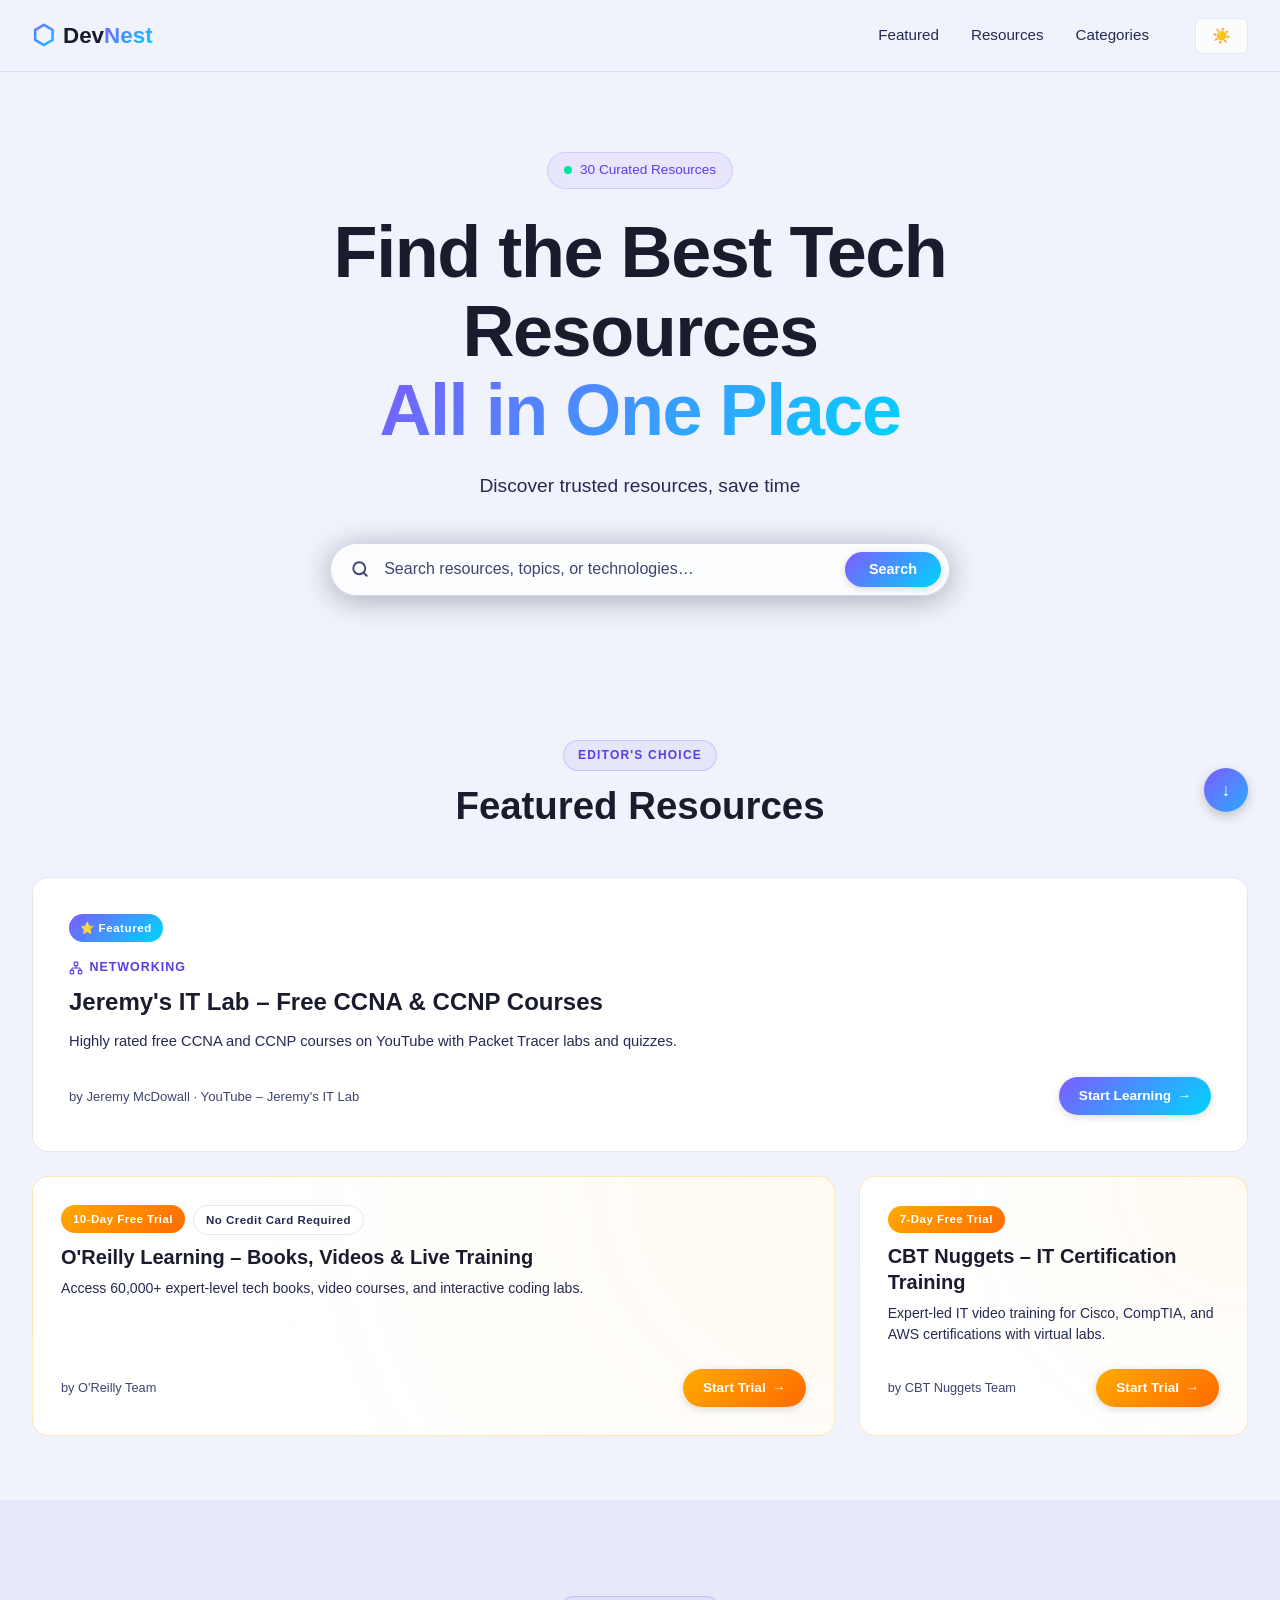
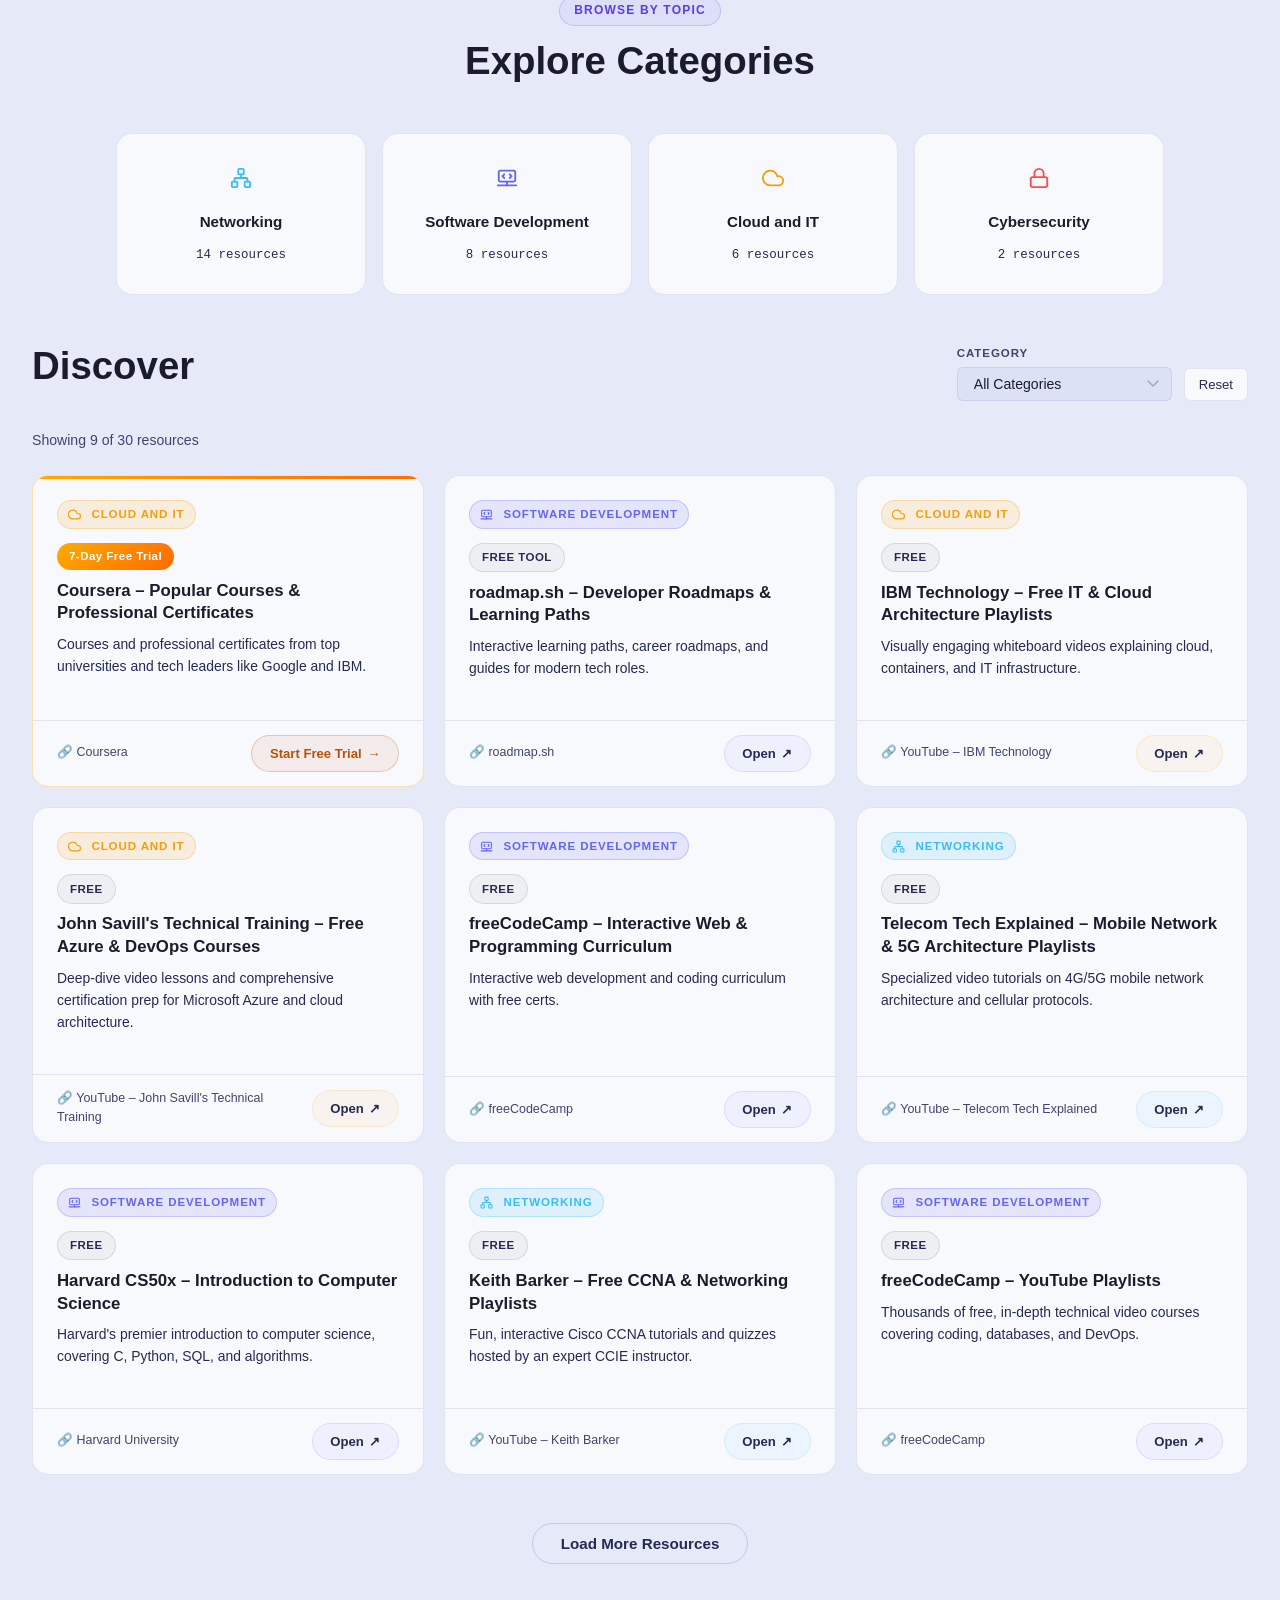
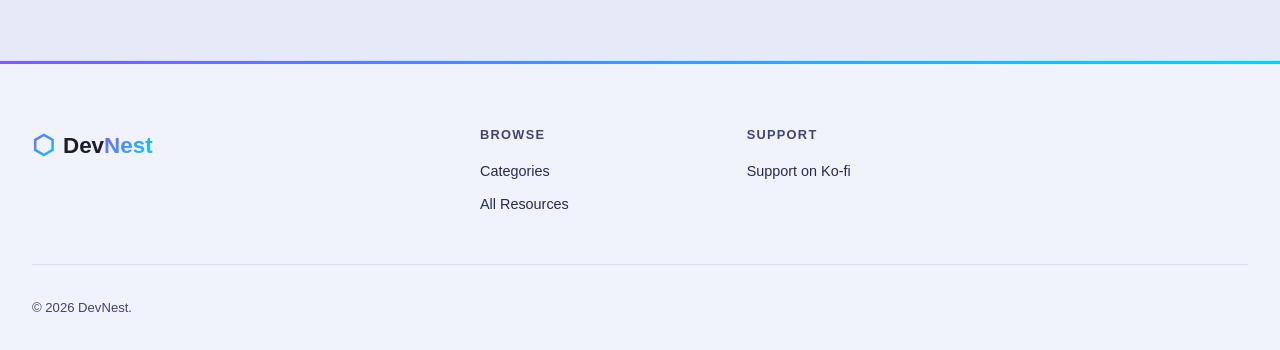
==== commit cd15d04c: "Design: remove redundant section-tag badge above Discover title" ====
--- a/index.html
+++ b/index.html
@@ -174,7 +174,6 @@
     <div class="container">
       <div class="tutorials-header">
         <div class="section-header" style="text-align:left;margin:0">
-          <span class="section-tag">All Resources</span>
           <h2 class="section-title">Discover</h2>
         </div>
         <div class="filter-bar" id="filter-bar">
--- a/style.css
+++ b/style.css
@@ -149,12 +149,10 @@
   -webkit-background-clip: text;
   -webkit-text-fill-color: transparent;
   background-clip: text;
-  filter: drop-shadow(0 0 12px rgba(124,92,255,0.5));
-  transition: filter var(--transition), transform var(--transition);
+  transition: transform var(--transition);
 }
 .logo:hover .logo-icon {
-  filter: drop-shadow(0 0 16px rgba(124,92,255,0.8));
-  transform: rotate(360deg);
+  transform: scale(1.05);
 }
 .logo-text { color: var(--text); }
 .logo-accent { background: var(--gradient); -webkit-background-clip: text; -webkit-text-fill-color: transparent; background-clip: text; }
@@ -223,12 +221,12 @@
   background-position: left center;
   transition: transform var(--transition), box-shadow var(--transition), background-position 0.4s ease;
   white-space: nowrap;
-  box-shadow: 0 0 20px rgba(124,92,255,0.3);
+  box-shadow: 0 2px 8px rgba(0,0,0,0.15);
 }
 .btn-primary:hover {
   background-position: right center;
   transform: translateY(-2px);
-  box-shadow: 0 6px 30px rgba(124,92,255,0.45);
+  box-shadow: 0 4px 12px rgba(0,0,0,0.2);
 }
 .btn-primary:active { transform: translateY(0); }
 
@@ -251,12 +249,12 @@
   padding: 0.5rem 1.1rem; border-radius: 100px; font-weight: 600; font-size: 0.85rem;
   color: #fff; background: #ff5e5b;
   border: none; transition: all var(--transition);
-  box-shadow: 0 4px 15px rgba(255, 94, 91, 0.25);
+  box-shadow: 0 2px 8px rgba(0,0,0,0.15);
   text-decoration: none;
 }
 .btn-support:hover {
   transform: translateY(-2px);
-  box-shadow: 0 6px 20px rgba(255, 94, 91, 0.45);
+  box-shadow: 0 4px 12px rgba(0,0,0,0.25);
   background: #ff4743;
   color: #fff;
 }
@@ -279,7 +277,7 @@
   color: var(--primary-light);
   border-color: var(--primary);
   transform: translateY(-2px);
-  box-shadow: 0 4px 20px rgba(124,92,255,0.15);
+  box-shadow: 0 2px 8px rgba(0,0,0,0.06);
 }
 .light-mode .btn-outline {
   color: var(--text2);
@@ -289,7 +287,7 @@
   background: rgba(91, 61, 232, 0.04);
   color: var(--primary);
   border-color: var(--primary);
-  box-shadow: 0 4px 20px rgba(91, 61, 232, 0.1);
+  box-shadow: 0 2px 8px rgba(0,0,0,0.05);
 }
 
 /* ===== MOBILE MENU ===== */
@@ -318,16 +316,14 @@
   overflow: visible; padding: calc(var(--navbar-h) + 5rem) 2rem 3rem;
 }
 .hero-bg { position: absolute; inset: 0; z-index: 0; overflow: hidden; }
-.hero-img { width: 100%; height: 100%; object-fit: cover; opacity: 0.25; }
+.hero-img { display: none; }
 .hero-overlay {
   position: absolute; inset: 0;
-  background: linear-gradient(160deg, rgba(11,13,20,0.3) 0%, rgba(11,13,20,0.7) 50%, rgba(11,13,20,0.98) 100%);
+  background: linear-gradient(160deg, rgba(11,13,20,0.1) 0%, rgba(11,13,20,0.6) 50%, rgba(11,13,20,1) 100%);
   transition: background var(--transition);
 }
 .hero-orb {
-  position: absolute; border-radius: 50%;
-  filter: blur(80px); opacity: 0.18; animation: floatOrb 20s ease-in-out infinite;
-  transition: opacity var(--transition);
+  display: none;
 }
 .hero-orb-1 { width: 600px; height: 600px; background: var(--primary); top: -200px; right: -200px; animation-delay: 0s; }
 .hero-orb-2 { width: 400px; height: 400px; background: var(--accent); bottom: -100px; left: -100px; animation-delay: 5s; }
@@ -361,7 +357,7 @@
   color: var(--primary-light); margin-bottom: 1.5rem; -webkit-backdrop-filter: blur(8px); backdrop-filter: blur(8px);
   transition: background var(--transition), border-color var(--transition), color var(--transition);
 }
-.badge-dot { width: 8px; height: 8px; border-radius: 50%; background: var(--accent3); box-shadow: 0 0 8px var(--accent3); animation: pulse 2s infinite; }
+.badge-dot { width: 8px; height: 8px; border-radius: 50%; background: var(--accent3); box-shadow: none; }
 @keyframes pulse { 0%,100%{opacity:1;} 50%{opacity:0.4;} }
 
 .hero-title {
@@ -373,10 +369,10 @@
   -webkit-background-clip: text;
   -webkit-text-fill-color: transparent;
   background-clip: text;
-  filter: drop-shadow(0 0 24px rgba(124,92,255,0.35));
+  filter: none;
 }
 .light-mode .gradient-text {
-  filter: drop-shadow(0 0 12px rgba(91,61,232,0.2));
+  filter: none;
 }
 
 .hero-subtitle { font-size: clamp(1rem, 2vw, 1.2rem); color: var(--text2); max-width: 560px; margin: 0 auto 2.5rem; line-height: 1.7; }
@@ -460,9 +456,9 @@
 .search-btn {
   flex-shrink: 0; padding: 0.6rem 1.5rem; border-radius: 100px;
   background: var(--gradient); color: #fff; font-weight: 600; font-size: 0.9rem;
-  transition: all var(--transition); box-shadow: 0 0 16px rgba(124,92,255,0.4);
-}
-.search-btn:hover { transform: translateY(-1px); box-shadow: 0 4px 12px rgba(124,92,255,0.2), 0 0 24px rgba(124,92,255,0.6); }
+  transition: all var(--transition); box-shadow: 0 2px 8px rgba(0,0,0,0.15);
+}
+.search-btn:hover { transform: translateY(-1px); box-shadow: 0 4px 12px rgba(0,0,0,0.2); }
 
 .search-tags { display: flex; gap: 0.5rem; justify-content: center; flex-wrap: wrap; margin-top: 1rem; }
 .search-tag {
@@ -480,7 +476,6 @@
   border-color: var(--primary);
   color: var(--primary-light);
   transform: translateY(-2px) scale(1.04);
-  box-shadow: 0 4px 12px rgba(124,92,255,0.2);
 }
 
 /* ===== STATS ===== */
@@ -519,7 +514,7 @@
 .section-sub { font-size: 1.05rem; color: var(--text2); max-width: 520px; margin: 0 auto; }
 
 /* ===== CATEGORIES SECTION ===== */
-.categories-section { padding: 6rem 0; background: var(--bg2); }
+.categories-section { padding: 6rem 0 1.5rem 0; background: var(--bg2); }
 .category-grid { display: grid; grid-template-columns: repeat(auto-fit, minmax(200px, 250px)); justify-content: center; gap: 1rem; }
 .cat-card {
   display: flex; flex-direction: column; align-items: center; gap: 0.75rem;
@@ -529,26 +524,55 @@
   position: relative; overflow: hidden;
   box-shadow: inset 0 0 0 1px transparent;
 }
-.cat-card::before {
-  content: ''; position: absolute; inset: 0; opacity: 0;
-  background: radial-gradient(circle, color-mix(in srgb, var(--cat-color) 15%, transparent) 0%, transparent 70%);
-  transition: opacity var(--transition);
-}
-.cat-card:hover::before { opacity: 1; }
 .cat-card:hover {
   border-color: color-mix(in srgb, var(--cat-color) 50%, transparent);
-  box-shadow: var(--shadow), 0 0 16px color-mix(in srgb, var(--cat-color) 20%, transparent), inset 0 0 0 1px color-mix(in srgb, var(--cat-color) 25%, transparent);
-  transform: translateY(-3px);
+  box-shadow: var(--shadow2);
 }
 .cat-card.active {
   border-color: var(--cat-color);
   background: color-mix(in srgb, var(--cat-color) 10%, transparent);
-  box-shadow: 0 0 20px color-mix(in srgb, var(--cat-color) 25%, transparent), 0 4px 16px rgba(0,0,0,0.3);
-}
-.cat-emoji { font-size: 2rem; transition: transform var(--transition); }
-.cat-card:hover .cat-emoji { transform: scale(1.2) rotate(-3deg); }
+  box-shadow: var(--shadow);
+}
+.cat-emoji {
+  display: inline-flex;
+  align-items: center;
+  justify-content: center;
+  width: 32px;
+  height: 32px;
+  margin-bottom: 0.25rem;
+  color: var(--cat-color);
+  transition: transform var(--transition);
+}
+.cat-emoji svg {
+  width: 22px;
+  height: 22px;
+}
+.cat-card:hover .cat-emoji {
+  transform: scale(1.05);
+}
 .cat-name { font-size: 0.95rem; font-weight: 700; color: var(--text); }
 .cat-count { font-size: 0.78rem; color: var(--text2); font-family: var(--mono); }
+
+/* SVG sizing helpers for cards */
+.featured-category-icon {
+  display: inline-flex;
+  align-items: center;
+  justify-content: center;
+}
+.featured-category-icon svg {
+  width: 14px;
+  height: 14px;
+}
+.tut-card-cat-icon {
+  display: inline-flex;
+  align-items: center;
+  justify-content: center;
+  margin-right: 0.35rem;
+}
+.tut-card-cat-icon svg {
+  width: 13px;
+  height: 13px;
+}
 
 /* ===== FEATURED SECTION ===== */
 .featured-section { padding: 4rem 0; background: var(--bg); }
@@ -584,9 +608,9 @@
   display: inline-flex; align-items: center; gap: 0.4rem;
   padding: 0.5rem 1.25rem; border-radius: 100px; font-size: 0.85rem; font-weight: 600;
   background: var(--gradient); color: #fff; transition: all var(--transition);
-  box-shadow: 0 0 16px rgba(124,92,255,0.25);
-}
-.btn-featured:hover { box-shadow: 0 0 28px rgba(124,92,255,0.5); transform: translateX(2px); }
+  box-shadow: 0 2px 8px rgba(0,0,0,0.15);
+}
+.btn-featured:hover { box-shadow: 0 4px 12px rgba(0,0,0,0.2); transform: translateX(2px); }
 
 /* ===== TAG CHIPS ===== */
 .chip {
@@ -615,7 +639,7 @@
 .light-mode .free-account-badge { background: rgba(0, 0, 0, 0.04); border-color: rgba(0, 0, 0, 0.1); color: var(--text2); }
 
 /* ===== TUTORIALS SECTION ===== */
-.tutorials-section { padding: 6rem 0; background: var(--bg2); }
+.tutorials-section { padding: 1.5rem 0 6rem 0; background: var(--bg2); }
 .tutorials-header { display: flex; align-items: flex-end; justify-content: space-between; gap: 2rem; margin-bottom: 1.75rem; flex-wrap: wrap; }
 
 .filter-bar { display: flex; align-items: flex-end; gap: 0.75rem; flex-wrap: wrap; }
@@ -669,7 +693,7 @@
   position: relative;
 }
 .tut-card:hover {
-  box-shadow: var(--shadow2), 0 0 25px color-mix(in srgb, var(--cat-color, var(--primary)) 15%, transparent);
+  box-shadow: var(--shadow2);
   border-color: color-mix(in srgb, var(--cat-color, var(--primary)) 40%, transparent);
   transform: translateY(-5px);
 }
@@ -709,7 +733,7 @@
   background: color-mix(in srgb, var(--cat-color, var(--primary)) 20%, transparent);
   color: var(--cat-color, var(--primary-light));
   border-color: color-mix(in srgb, var(--cat-color, var(--primary)) 60%, transparent);
-  box-shadow: 0 4px 12px color-mix(in srgb, var(--cat-color, var(--primary)) 15%, transparent);
+  box-shadow: 0 2px 6px rgba(0, 0, 0, 0.1);
   transform: translateY(-1px);
 }
 .light-mode .tut-link {
@@ -721,7 +745,7 @@
   background: color-mix(in srgb, var(--cat-color, var(--primary)) 12%, transparent);
   color: color-mix(in srgb, var(--cat-color, var(--primary)) 85%, black);
   border-color: color-mix(in srgb, var(--cat-color, var(--primary)) 50%, transparent);
-  box-shadow: 0 4px 12px color-mix(in srgb, var(--cat-color, var(--primary)) 10%, transparent);
+  box-shadow: 0 2px 6px rgba(0, 0, 0, 0.05);
 }
 
 /* Free trial card & badge */
@@ -825,7 +849,7 @@
   width: 44px; height: 44px; border-radius: 50%;
   background: var(--gradient); color: #fff; font-size: 1.1rem; font-weight: 700;
   display: flex; align-items: center; justify-content: center;
-  box-shadow: 0 4px 20px rgba(124,92,255,0.3);
+  box-shadow: 0 4px 12px rgba(0,0,0,0.2);
   opacity: 0; transform: translateY(20px); pointer-events: none;
   background-size: 200% auto;
   background-position: left center;
@@ -835,7 +859,7 @@
 .back-to-top:hover {
   background-position: right center;
   transform: translateY(-5px) scale(1.05);
-  box-shadow: 0 8px 30px rgba(124,92,255,0.5);
+  box-shadow: 0 6px 16px rgba(0,0,0,0.25);
 }
 .back-to-top:active {
   transform: translateY(-2px) scale(0.95);
@@ -847,7 +871,7 @@
   width: 44px; height: 44px; border-radius: 50%;
   background: var(--gradient); color: #fff; font-size: 1.1rem; font-weight: 700;
   display: flex; align-items: center; justify-content: center;
-  box-shadow: 0 4px 20px rgba(124,92,255,0.3);
+  box-shadow: 0 4px 12px rgba(0,0,0,0.2);
   opacity: 0; transform: translateY(20px); pointer-events: none;
   background-size: 200% auto;
   background-position: left center;
@@ -857,7 +881,7 @@
 .scroll-to-bottom:hover {
   background-position: right center;
   transform: translateY(-5px) scale(1.05);
-  box-shadow: 0 8px 30px rgba(124,92,255,0.5);
+  box-shadow: 0 6px 16px rgba(0,0,0,0.25);
 }
 .scroll-to-bottom:active {
   transform: translateY(-2px) scale(0.95);
@@ -876,7 +900,9 @@
   .hero { min-height: auto; padding-bottom: 1.5rem; }
   .hero-stats { gap: 1rem; }
   .stat-num { font-size: 1.5rem; }
-  .categories-section, .featured-section, .tutorials-section { padding: 4rem 0; }
+  .categories-section { padding: 4rem 0 1rem 0; }
+  .tutorials-section { padding: 1rem 0 4rem 0; }
+  .featured-section { padding: 4rem 0; }
   .footer-links-grid { grid-template-columns: 1fr 1fr; }
   .tutorials-grid { grid-template-columns: 1fr; }
   .category-grid { grid-template-columns: repeat(auto-fit, minmax(140px, 180px)); justify-content: center; }
@@ -887,7 +913,9 @@
   .hero-stats .stat-divider { display: none; }
   .search-bar { padding: 0.4rem 0.4rem 0.4rem 0.85rem; }
   .search-btn { padding: 0.5rem 1.25rem; font-size: 0.85rem; }
-  .categories-section, .featured-section, .tutorials-section { padding: 3rem 0; }
+  .categories-section { padding: 3rem 0 0.75rem 0; }
+  .tutorials-section { padding: 0.75rem 0 3rem 0; }
+  .featured-section { padding: 3rem 0; }
   .footer-links-grid { grid-template-columns: 1fr; gap: 1.5rem; }
 }
 
@@ -992,7 +1020,7 @@
 .path-tab.active {
   border-color: var(--path-color);
   background: rgba(255, 255, 255, 0.02);
-  box-shadow: 0 4px 24px rgba(0,0,0,0.3), 0 0 16px color-mix(in srgb, var(--path-color) 20%, transparent);
+  box-shadow: 0 4px 24px rgba(0,0,0,0.3);
 }
 
 .path-tab::before {
@@ -1300,7 +1328,7 @@
   flex-direction: column;
 }
 .bento-card:hover {
-  box-shadow: var(--shadow2), 0 0 24px rgba(124,92,255,0.15);
+  box-shadow: var(--shadow2);
   border-color: rgba(124,92,255,0.3);
   transform: translateY(-5px);
 }
@@ -1329,7 +1357,7 @@
 }
 .bento-card.trial:hover {
   border-color: rgba(255, 170, 0, 0.5);
-  box-shadow: var(--shadow2), 0 0 30px rgba(255, 170, 0, 0.15);
+  box-shadow: var(--shadow2);
 }
 .bento-card.trial-o-reilly {
   grid-column: span 2;
@@ -1358,7 +1386,7 @@
 }
 .light-mode .bento-card:hover {
   border-color: rgba(91, 61, 232, 0.25);
-  box-shadow: var(--shadow2), 0 0 30px rgba(91, 61, 232, 0.08);
+  box-shadow: var(--shadow2);
 }
 .light-mode .bento-card.featured {
   background: #ffffff;
@@ -1374,6 +1402,6 @@
 }
 .light-mode .bento-card.trial:hover {
   border-color: rgba(180, 83, 9, 0.4);
-  box-shadow: var(--shadow2), 0 0 30px rgba(180, 83, 9, 0.1);
-}
-
+  box-shadow: var(--shadow2);
+}
+
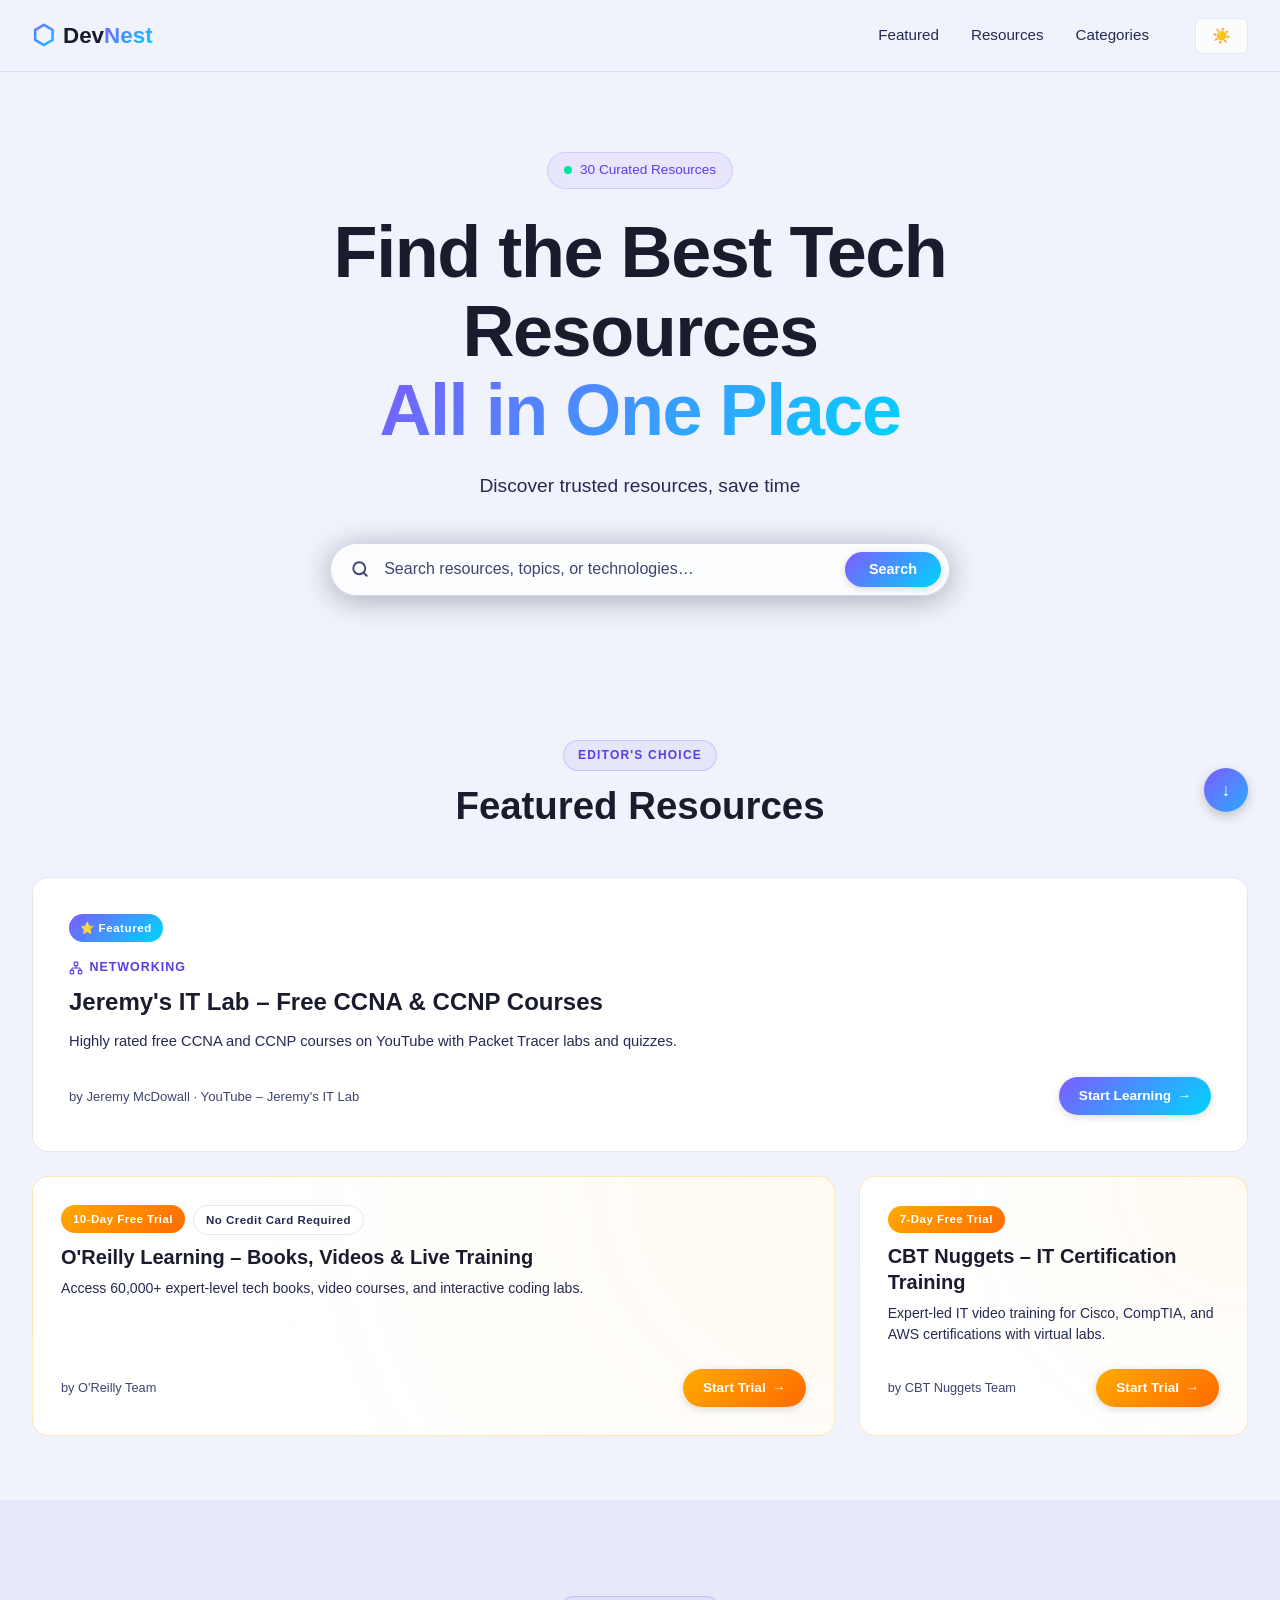
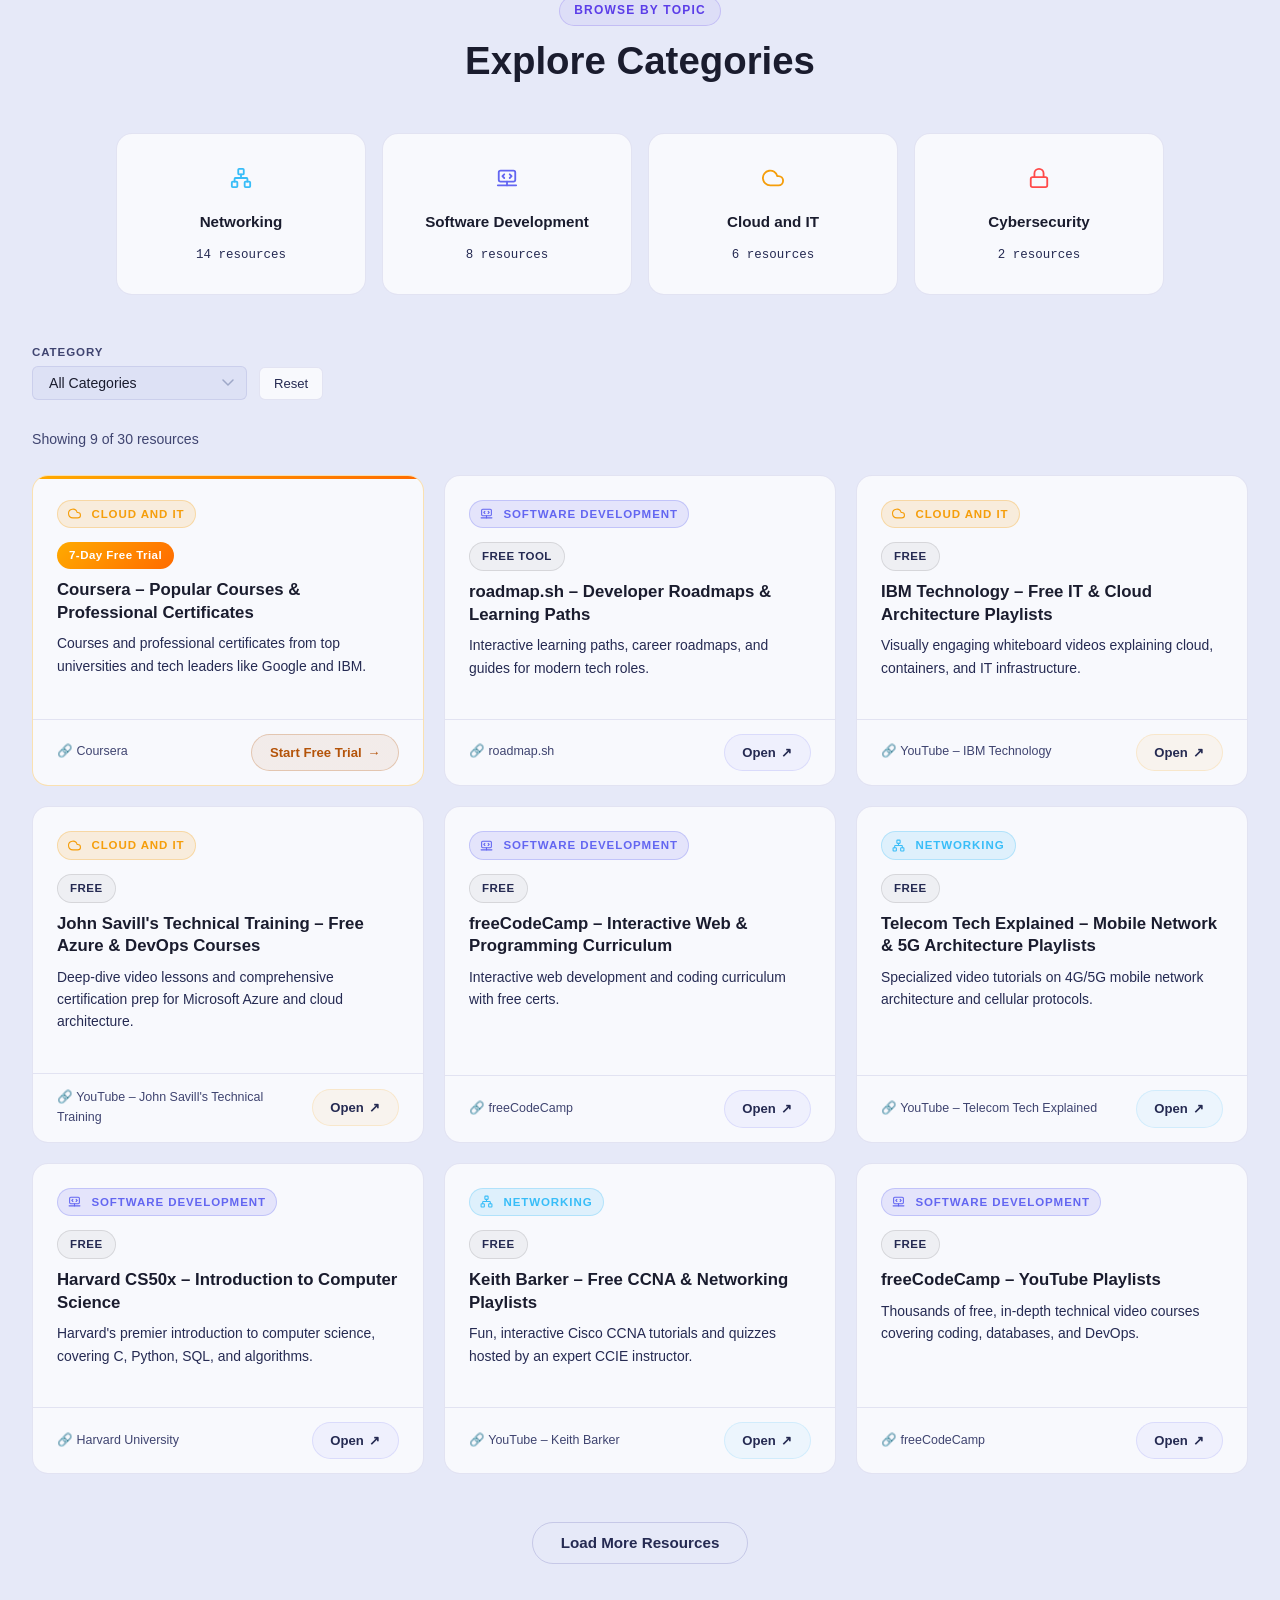
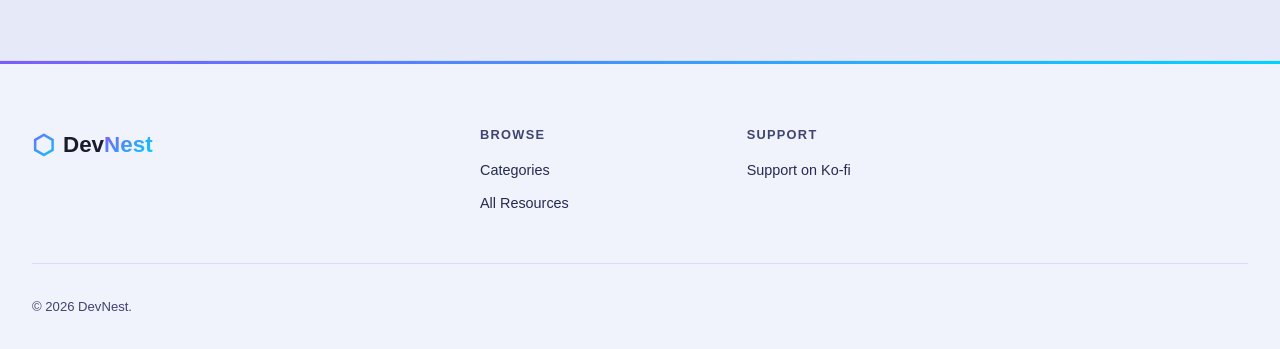
==== commit 6f2c3d90: "Design: remove Discover section header to clean up grid entry point" ====
--- a/index.html
+++ b/index.html
@@ -173,9 +173,6 @@
   <section class="tutorials-section" id="tutorials">
     <div class="container">
       <div class="tutorials-header">
-        <div class="section-header" style="text-align:left;margin:0">
-          <h2 class="section-title">Discover</h2>
-        </div>
         <div class="filter-bar" id="filter-bar">
           <div class="filter-group">
             <label class="filter-label" for="cat-filter">Category</label>
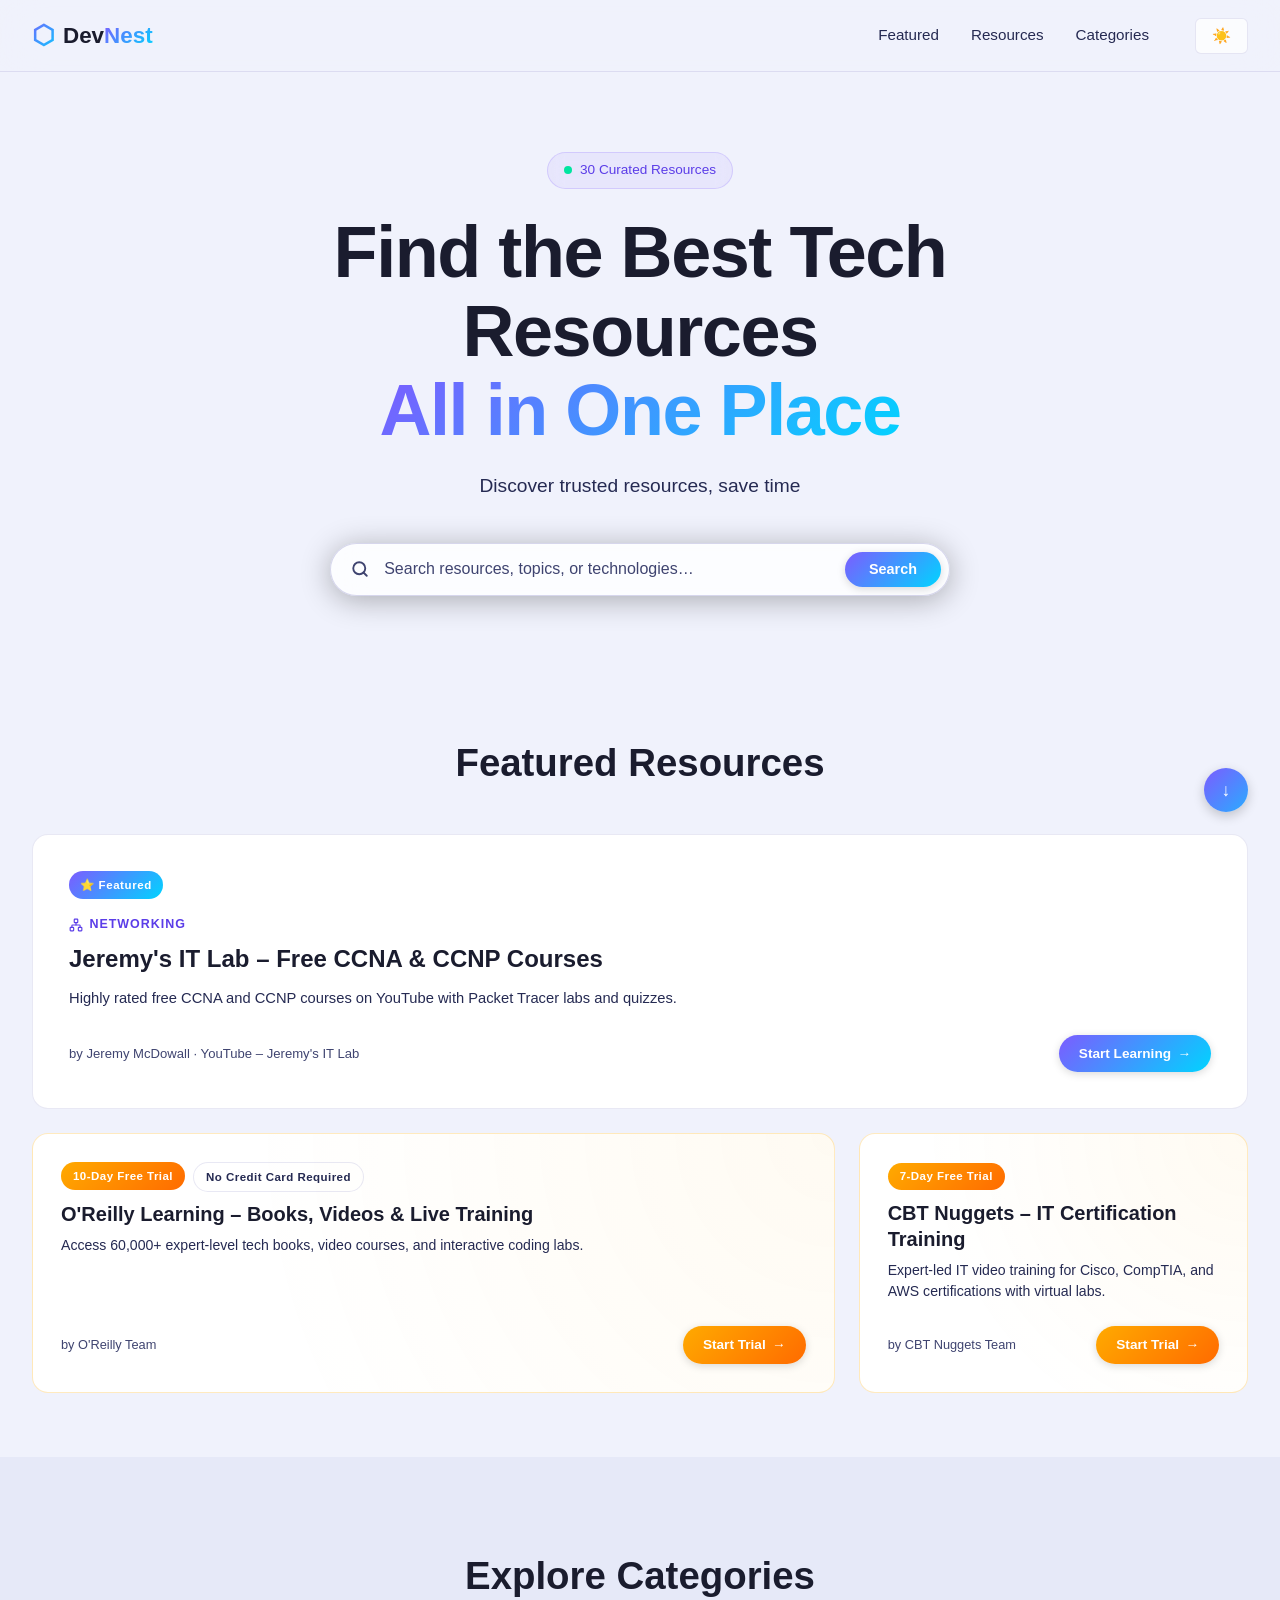
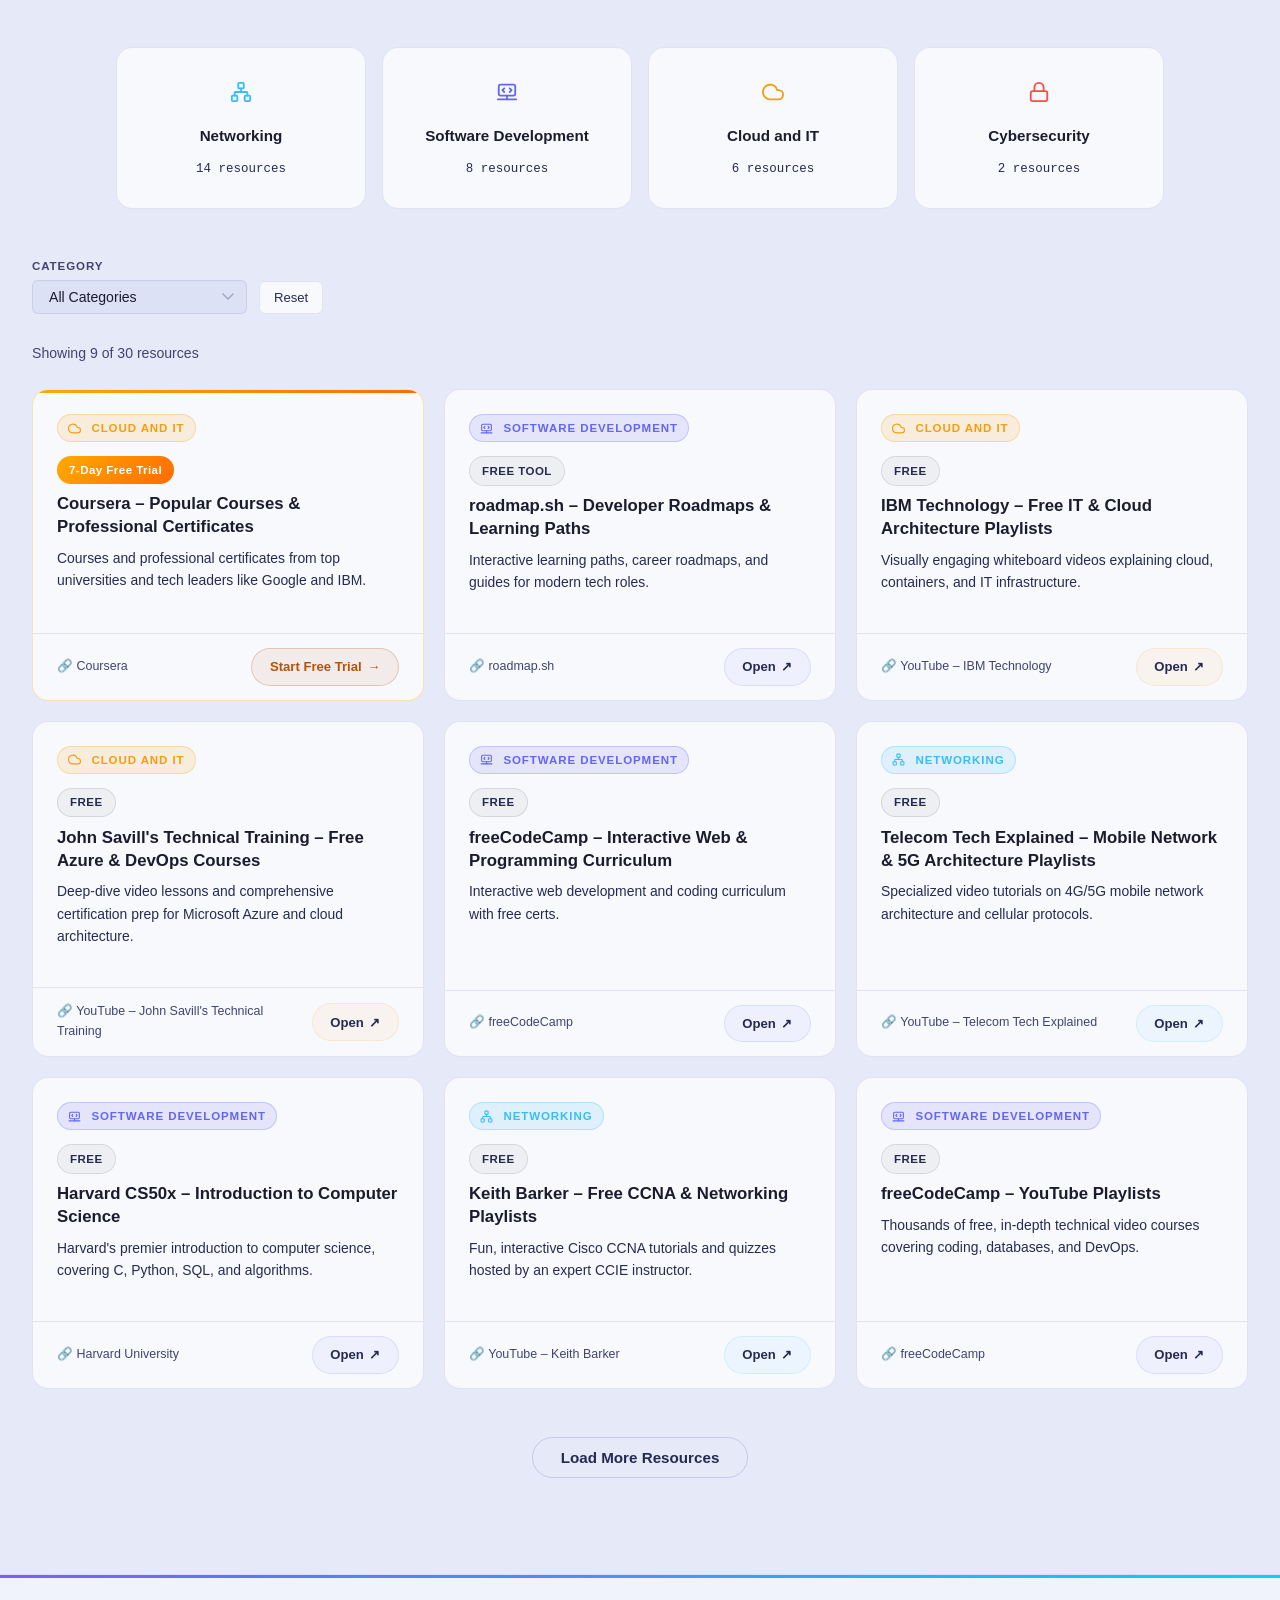
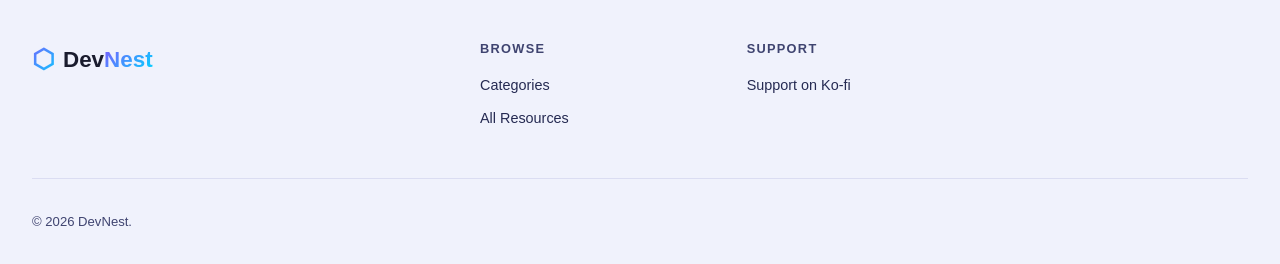
==== commit 637e48aa: "Design: remove remaining section-tag badges to complete clean visual style" ====
--- a/index.html
+++ b/index.html
@@ -147,7 +147,6 @@
   <section class="featured-section" id="featured">
     <div class="container">
       <div class="section-header">
-        <span class="section-tag">Editor's Choice</span>
         <h2 class="section-title">Featured Resources</h2>
       </div>
       <div class="bento-dashboard" id="featured-grid">
@@ -160,7 +159,6 @@
   <section class="categories-section" id="categories">
     <div class="container">
       <div class="section-header">
-        <span class="section-tag">Browse By Topic</span>
         <h2 class="section-title">Explore Categories</h2>
       </div>
       <div class="category-grid" id="category-grid">
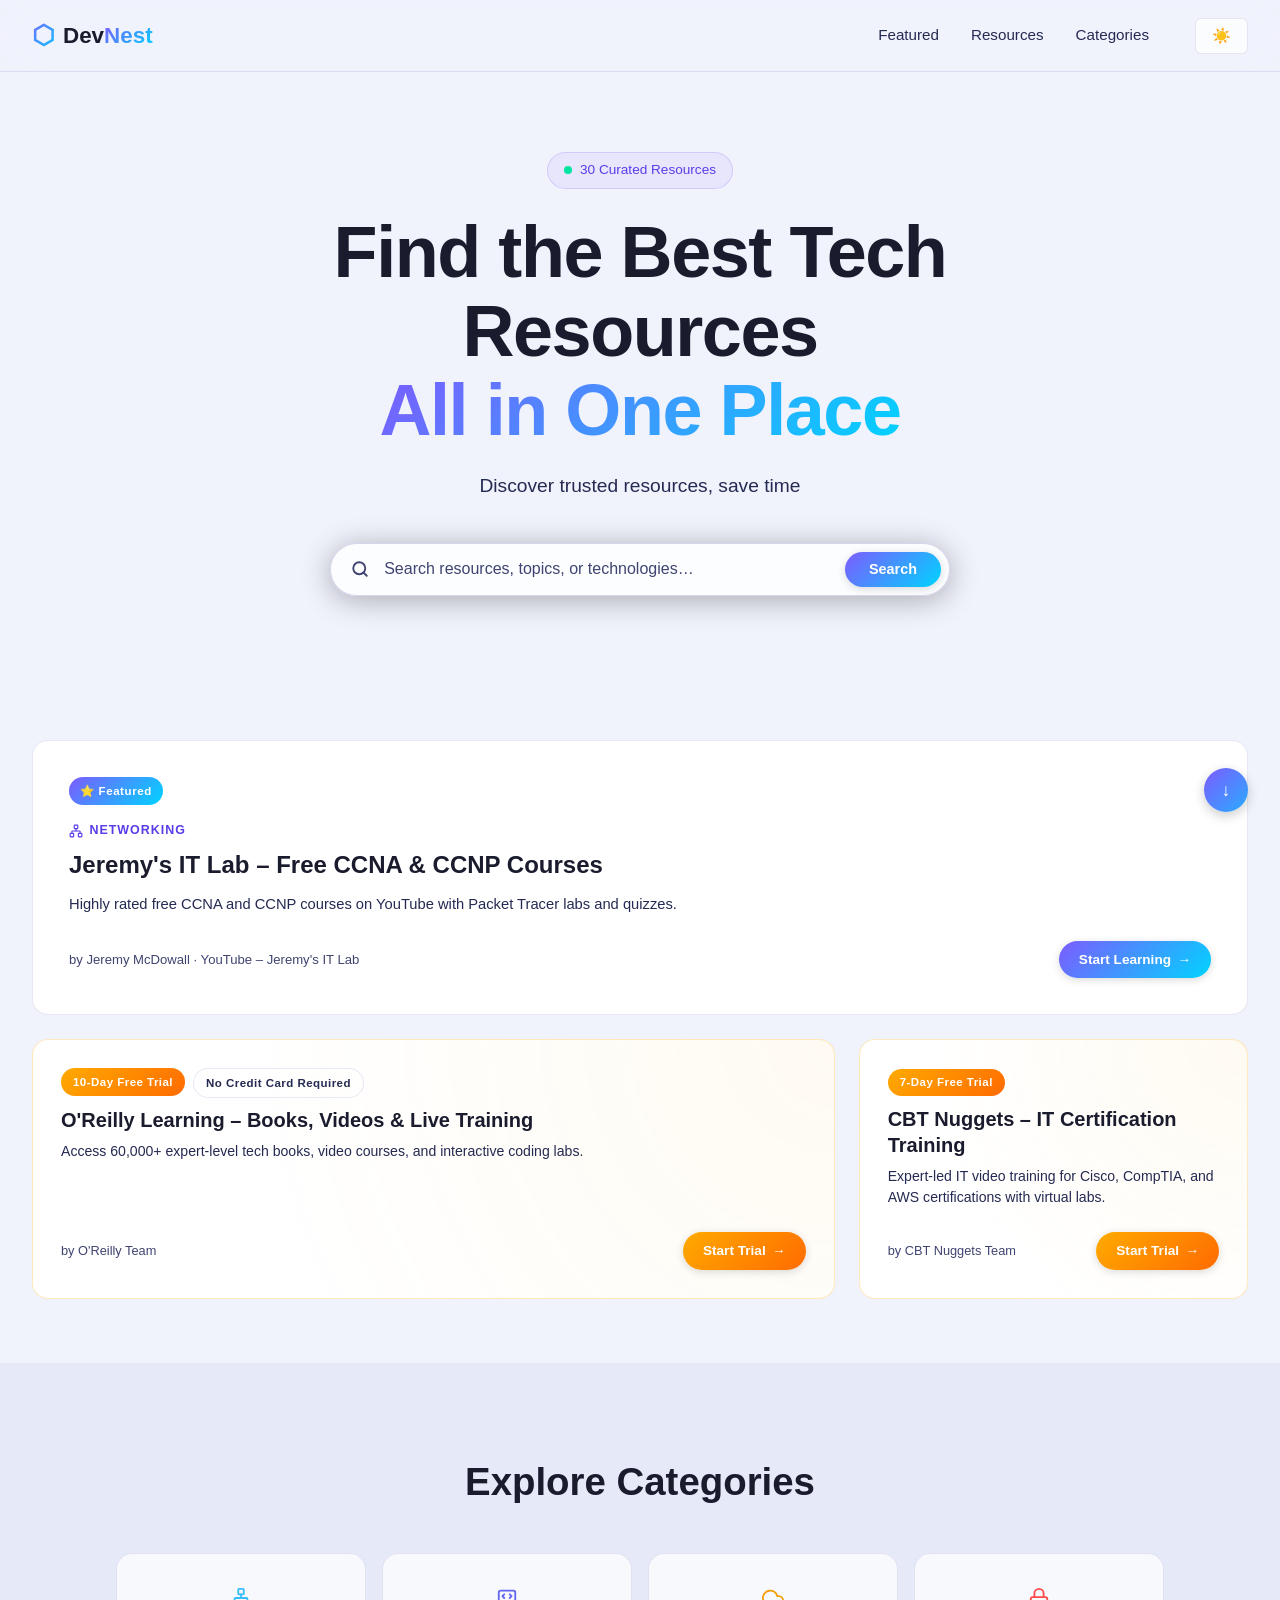
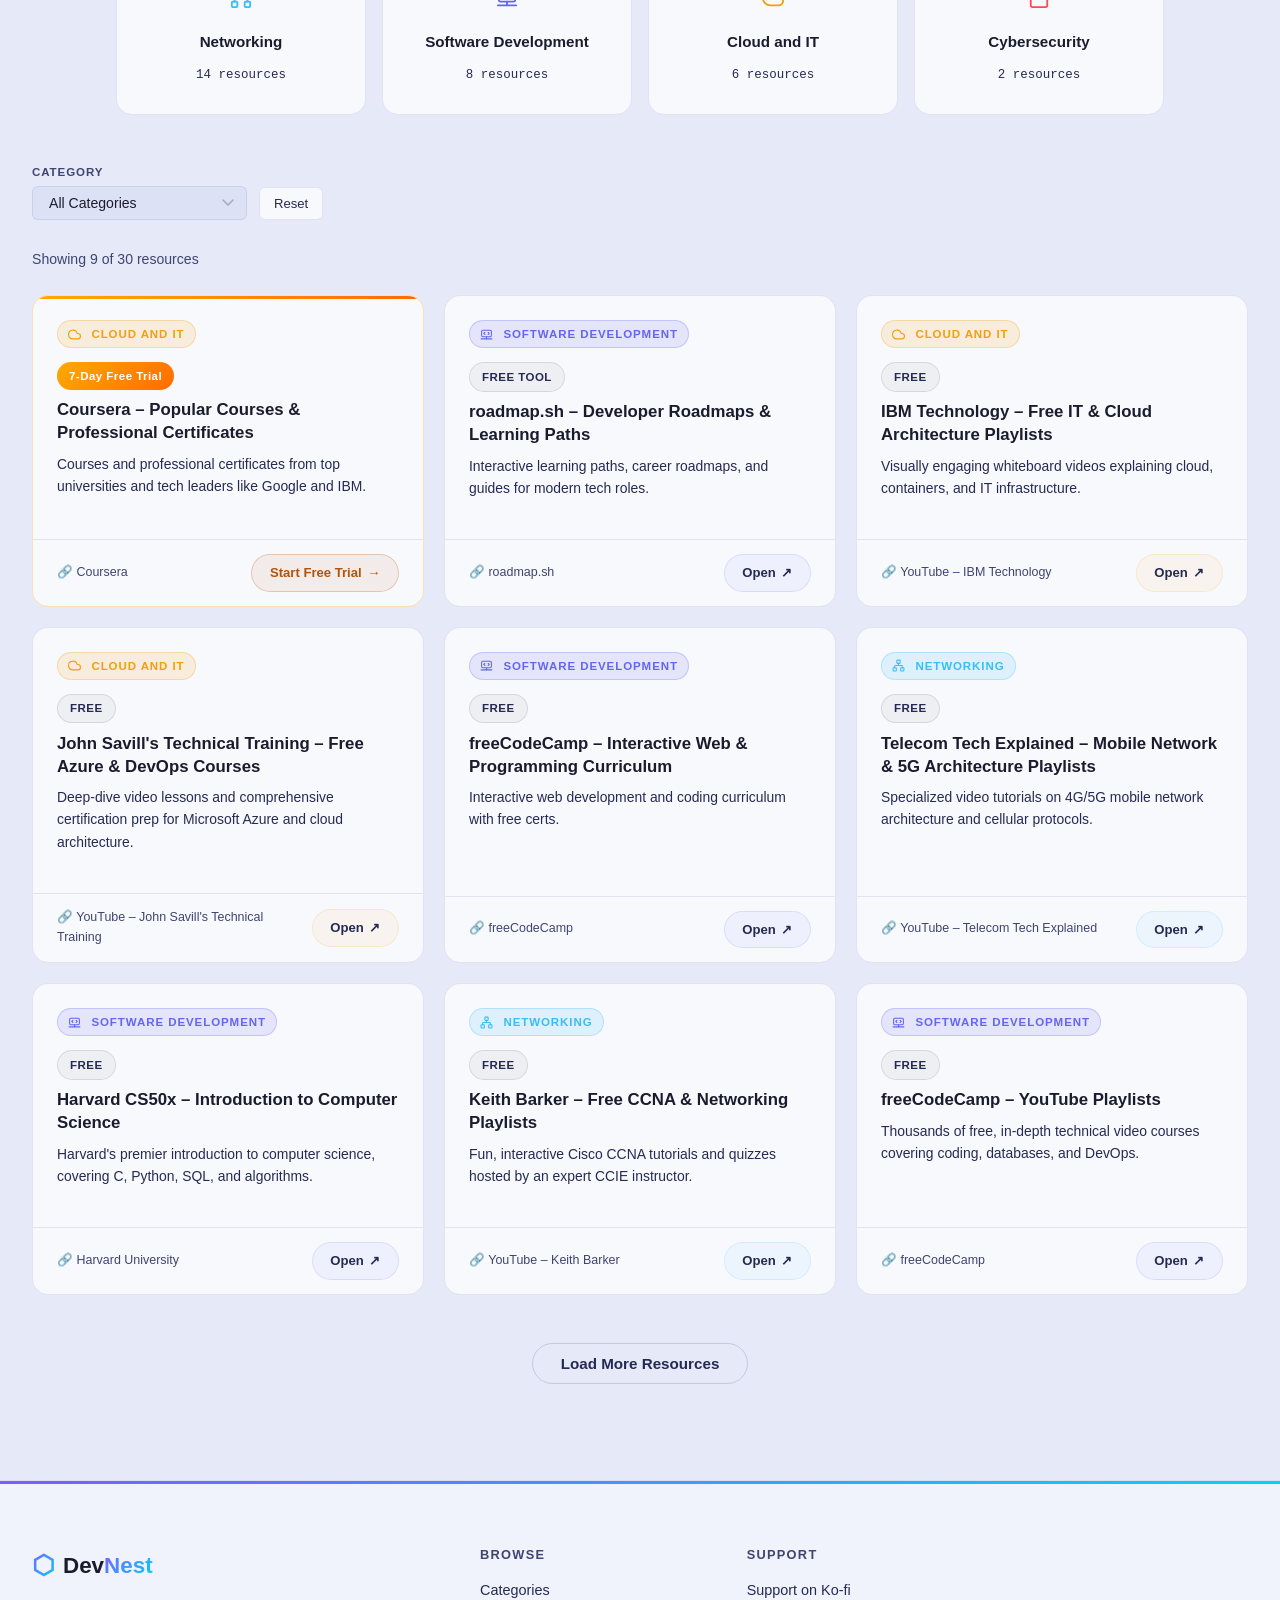
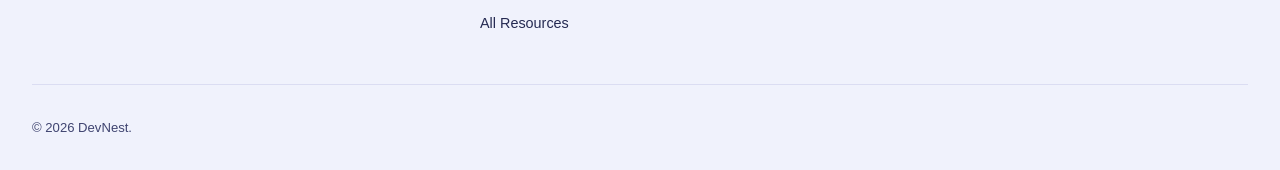
==== commit e9b81663: "Design: remove Featured Resources section header to clean up bento section" ====
--- a/index.html
+++ b/index.html
@@ -146,9 +146,6 @@
   <!-- ── FEATURED TUTORIALS ── -->
   <section class="featured-section" id="featured">
     <div class="container">
-      <div class="section-header">
-        <h2 class="section-title">Featured Resources</h2>
-      </div>
       <div class="bento-dashboard" id="featured-grid">
         <!-- generated by JS -->
       </div>
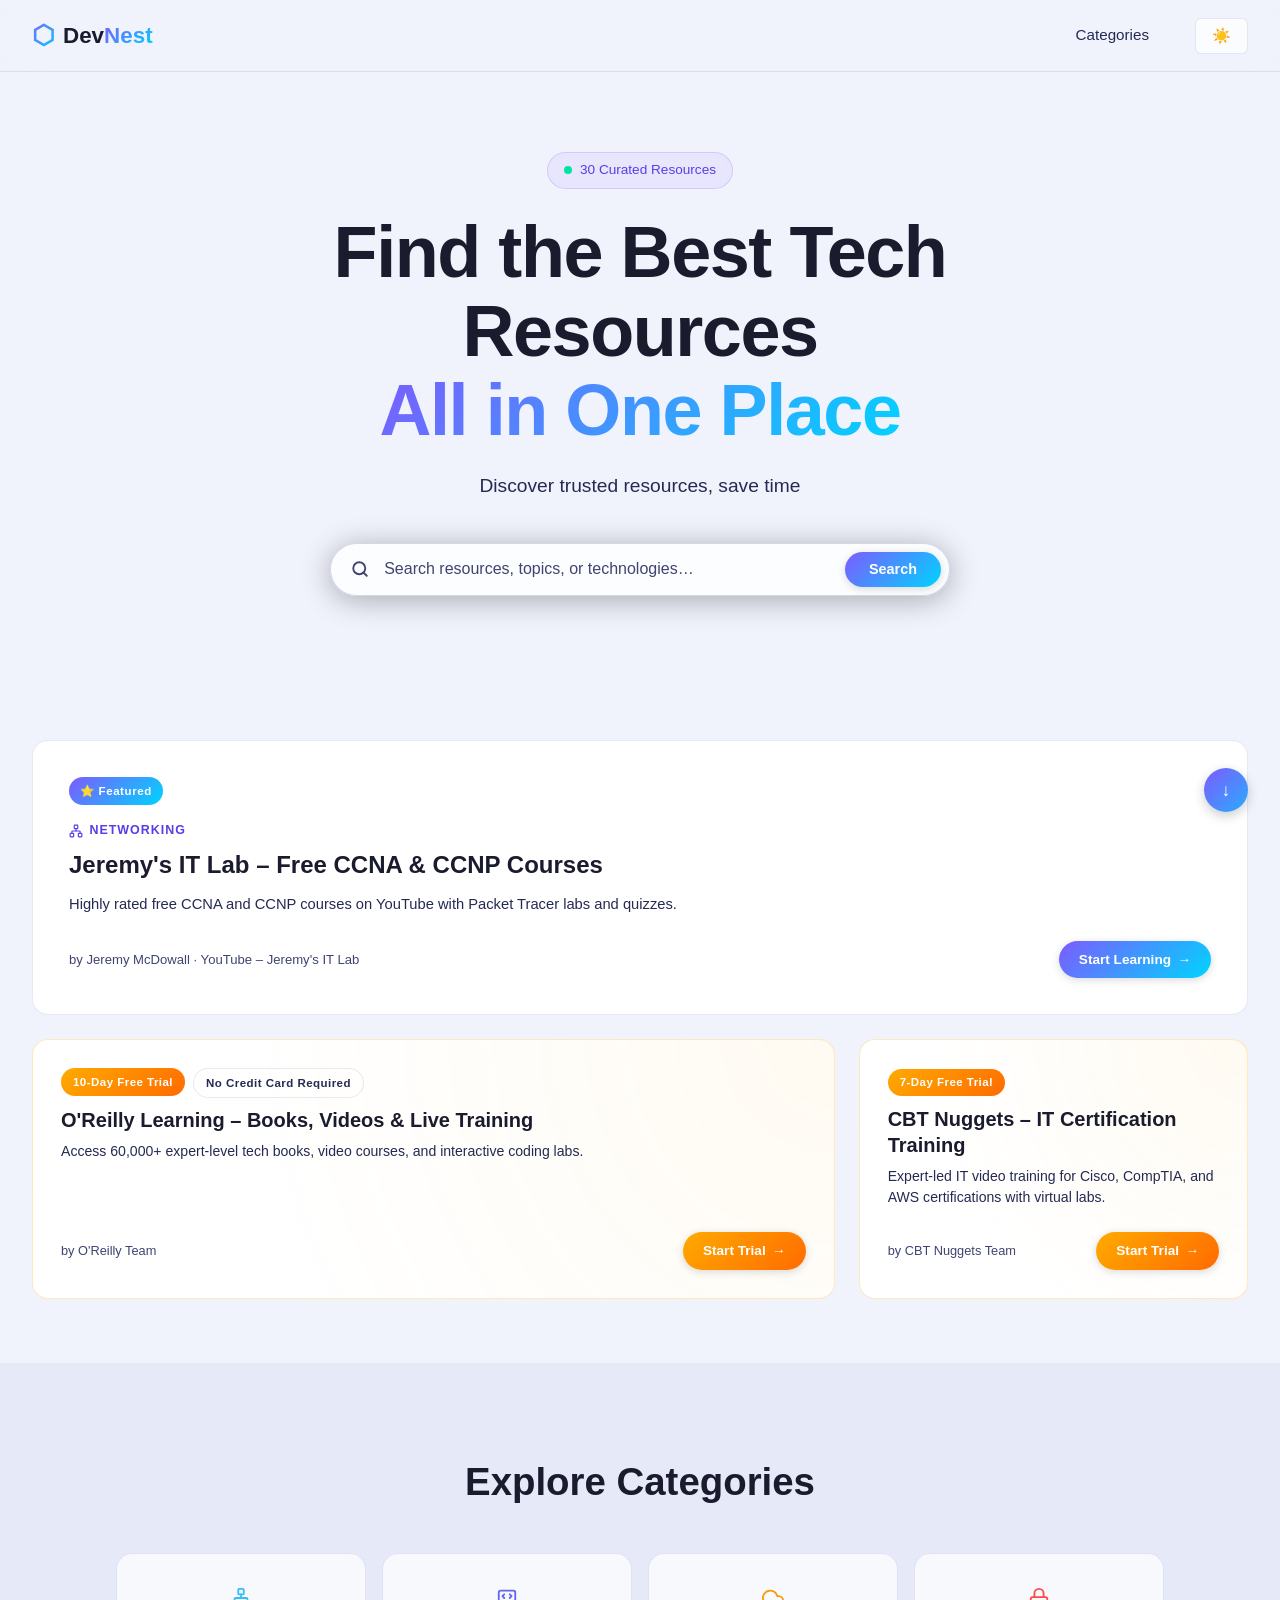
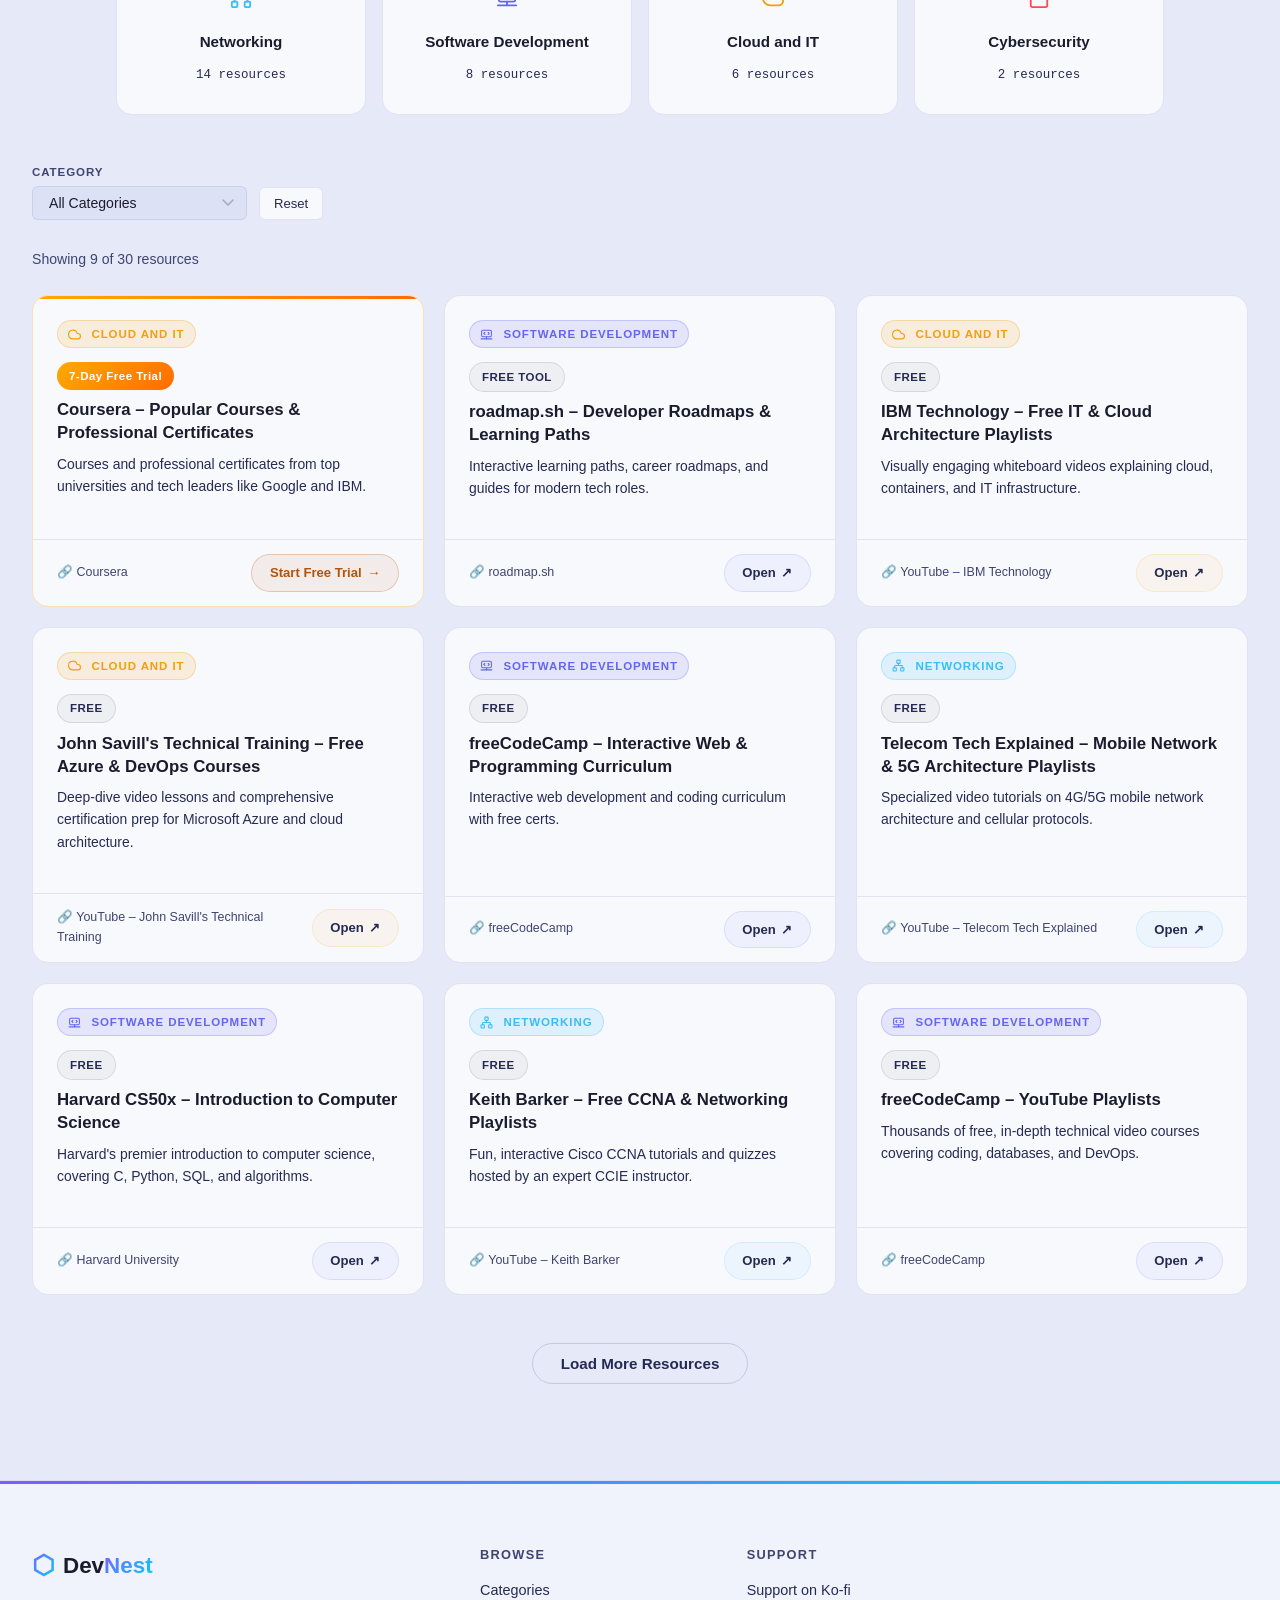
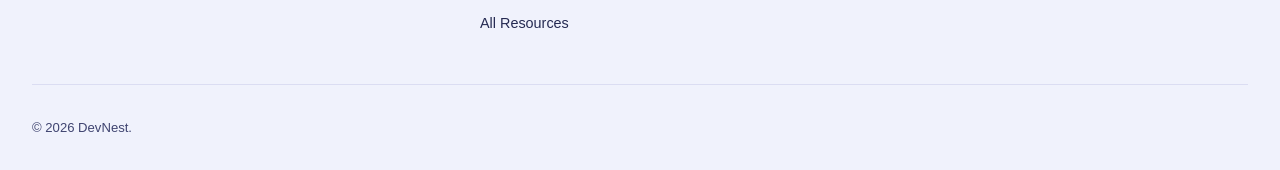
==== commit 667f0369: "Design: remove redundant Featured and Resources navigation links from header navbars" ====
--- a/index.html
+++ b/index.html
@@ -79,8 +79,6 @@
         <span class="logo-text">Dev<span class="logo-accent">Nest</span></span>
       </a>
       <nav class="nav-links" id="nav-links">
-        <a href="#featured" class="nav-link">Featured</a>
-        <a href="#tutorials" class="nav-link">Resources</a>
         <a href="#categories" class="nav-link">Categories</a>
       </nav>
       <div class="nav-actions">
@@ -94,8 +92,6 @@
 
   <!-- ── MOBILE MENU ── -->
   <nav aria-label="Mobile navigation" class="mobile-menu" id="mobile-menu">
-    <a href="#featured" class="mobile-link">Featured</a>
-    <a href="#tutorials" class="mobile-link">Resources</a>
     <a href="#categories" class="mobile-link">Categories</a>
   </nav>
 
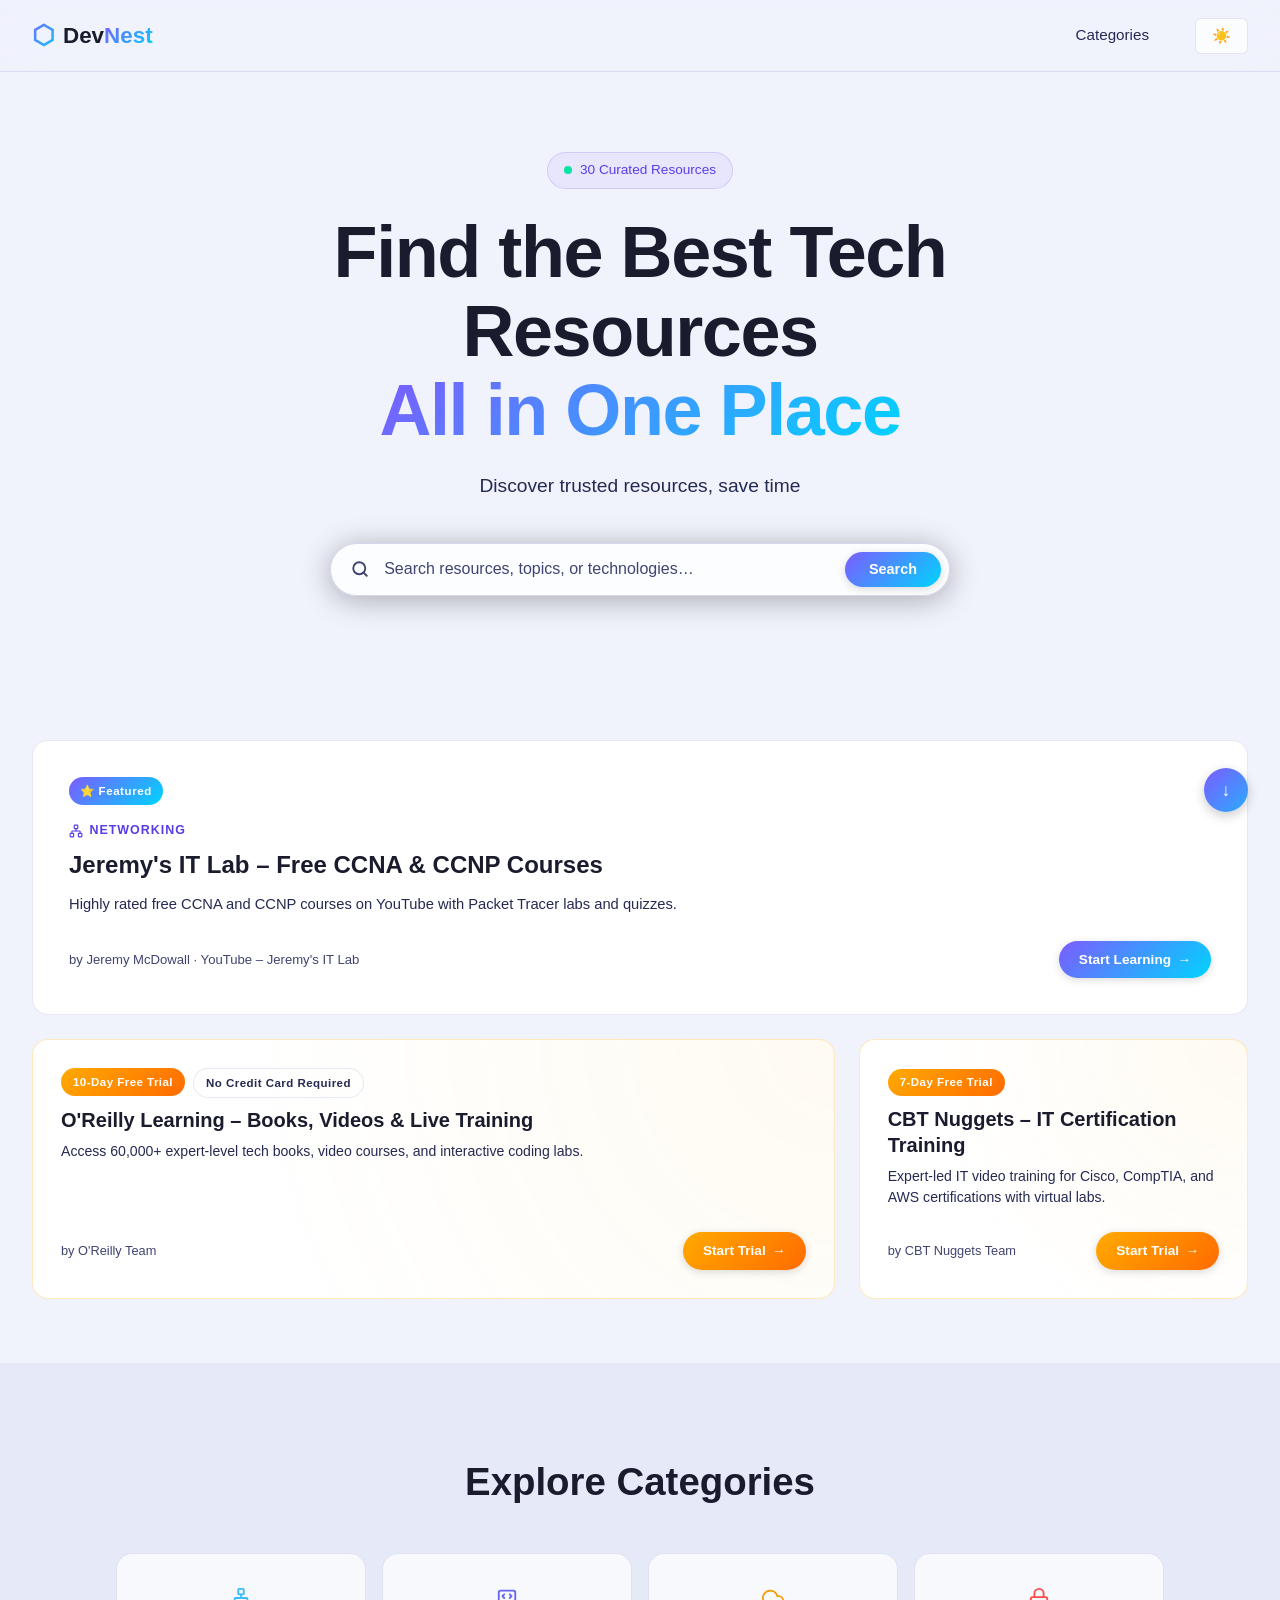
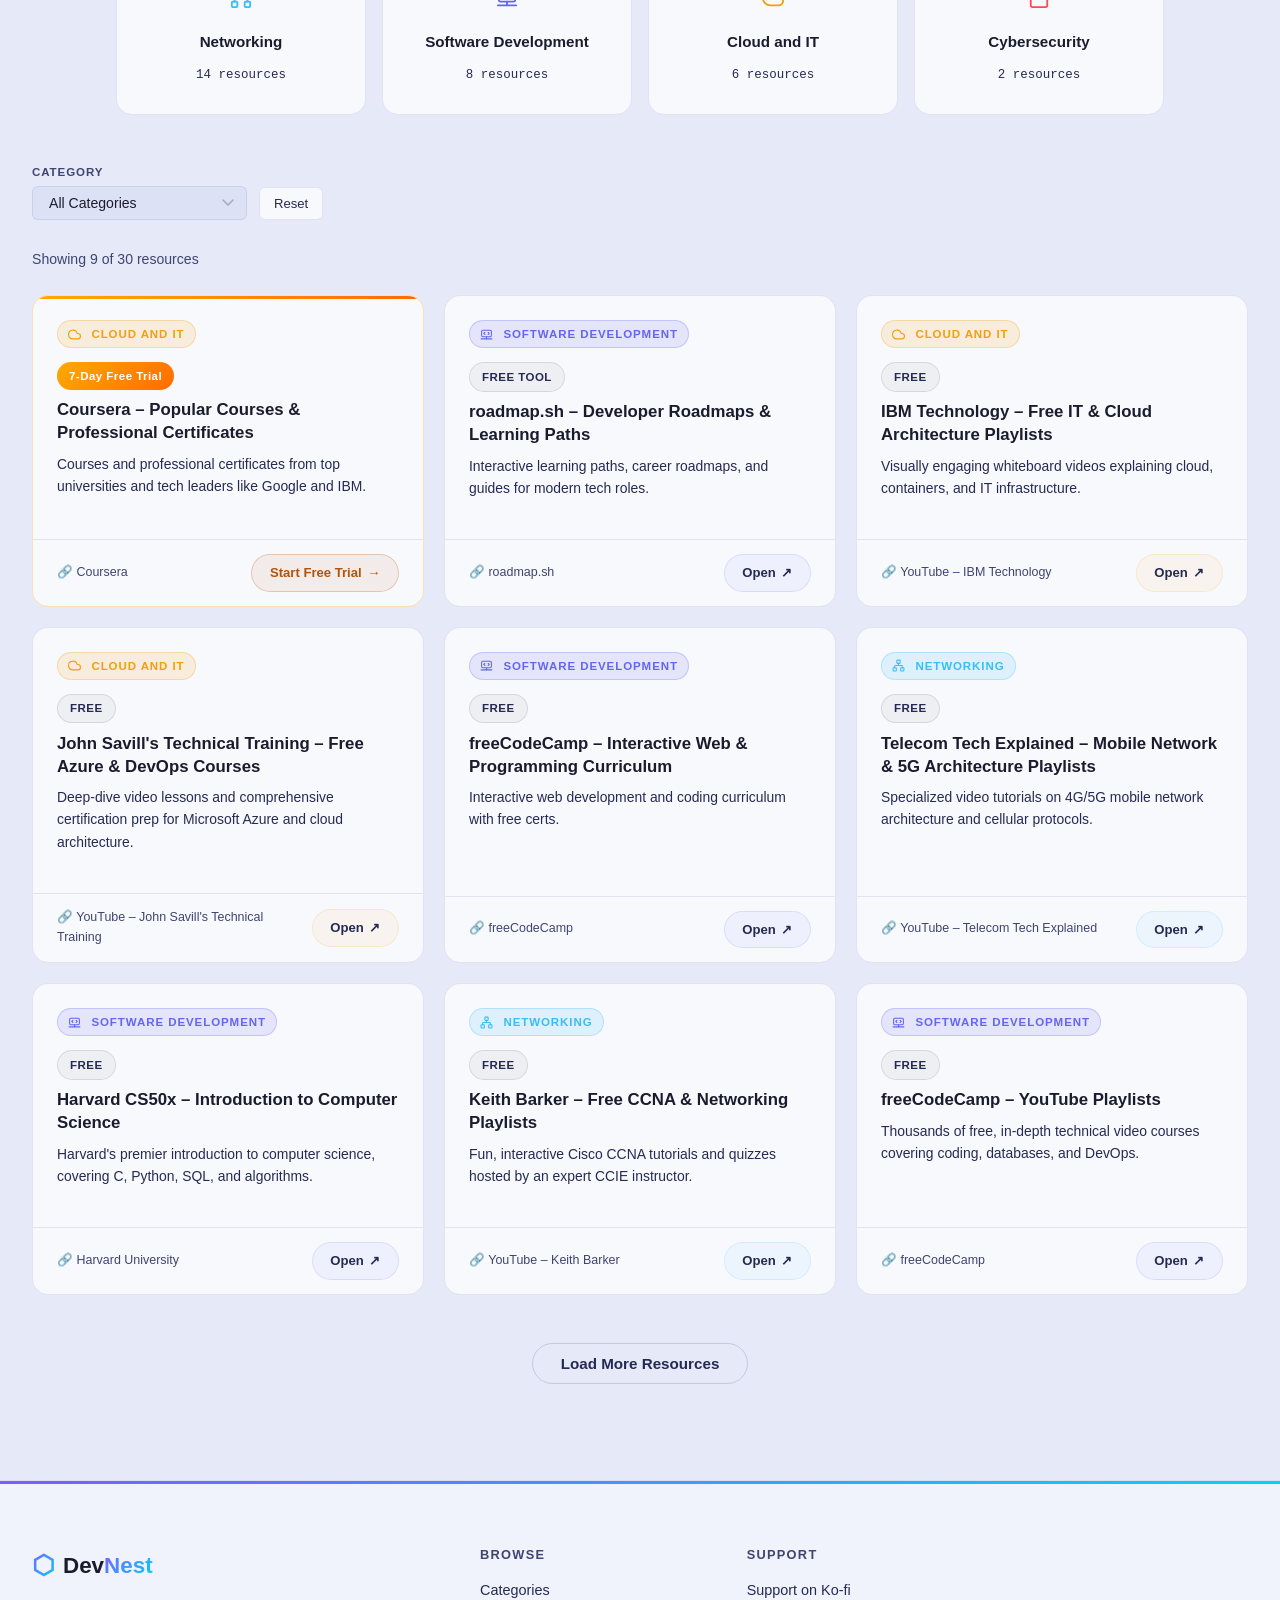
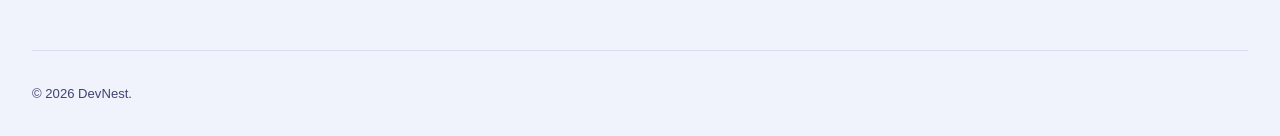
==== commit b619acb2: "Design: remove redundant All Resources link from footer columns" ====
--- a/index.html
+++ b/index.html
@@ -211,7 +211,6 @@
           <div class="footer-col">
             <h3 class="footer-col-title">Browse</h3>
             <a href="#categories" class="footer-link">Categories</a>
-            <a href="#tutorials" class="footer-link">All Resources</a>
           </div>
           <div class="footer-col">
             <h3 class="footer-col-title">Support</h3>
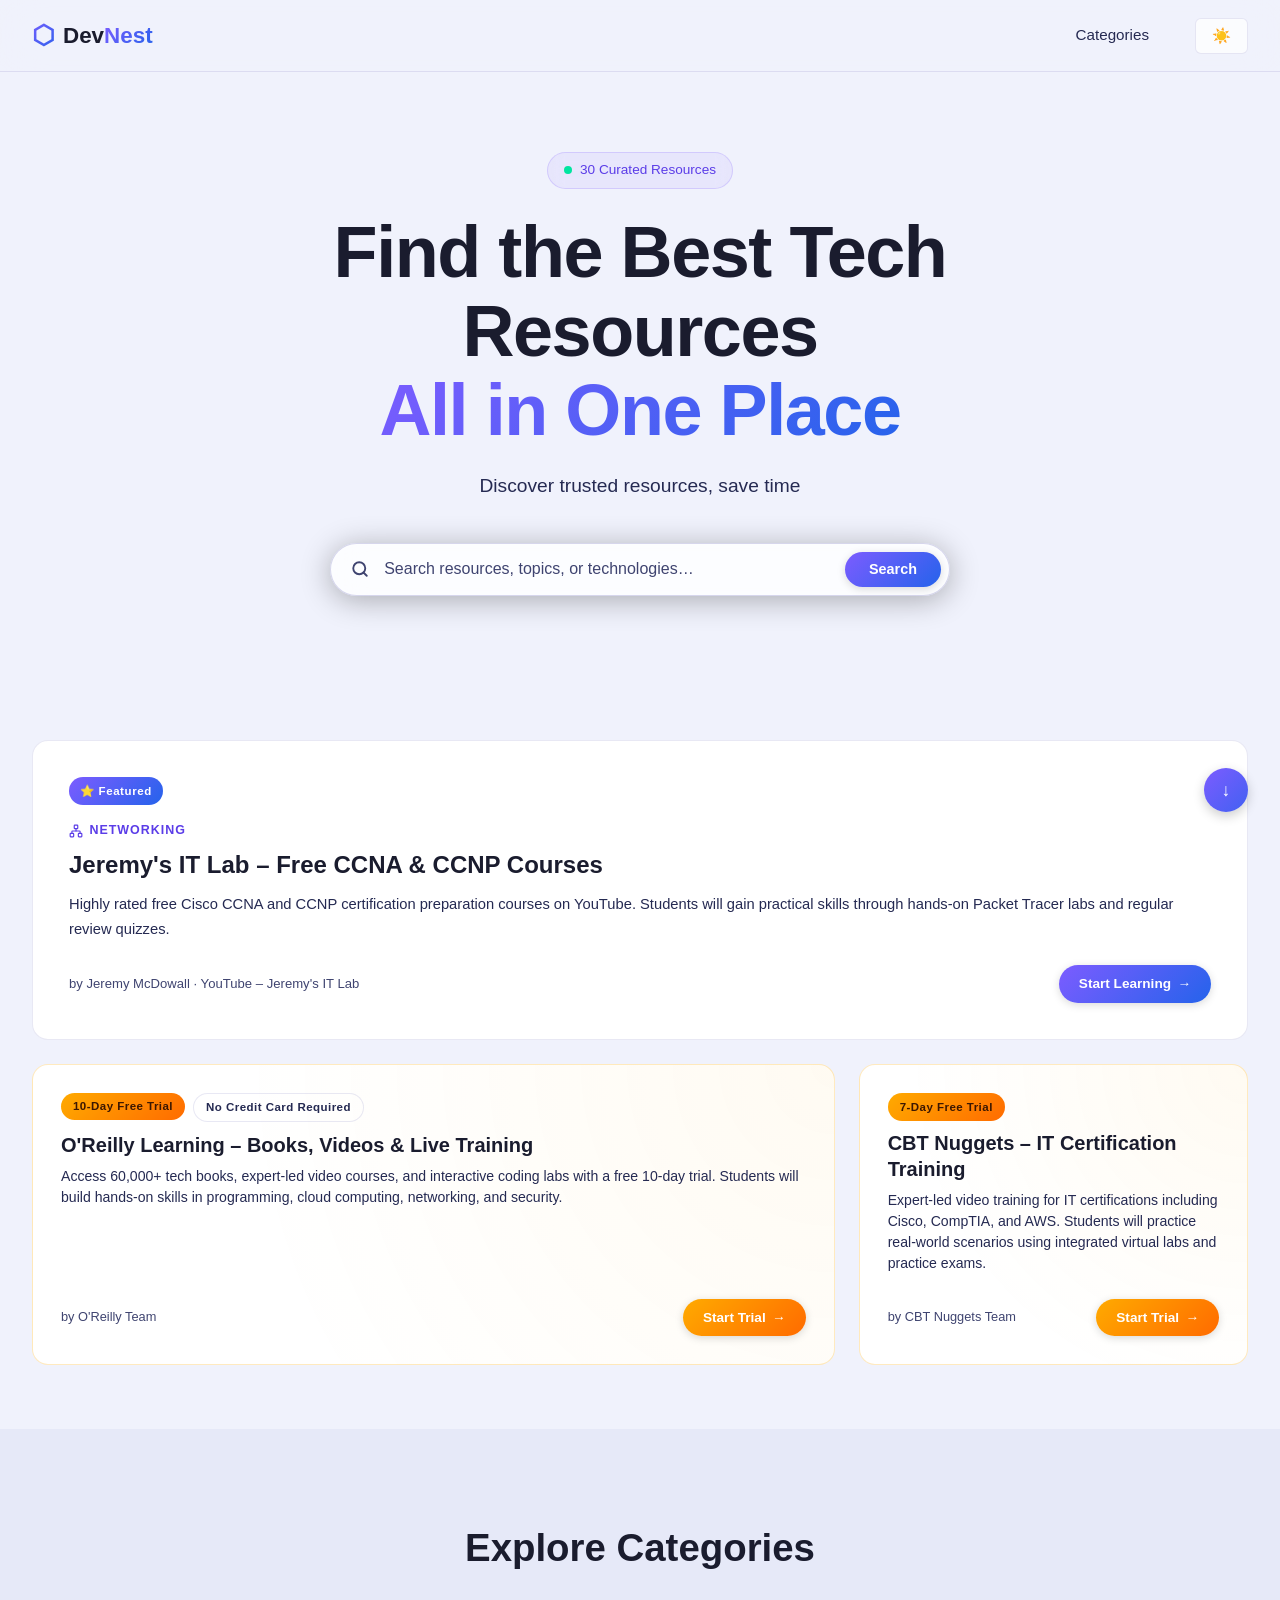
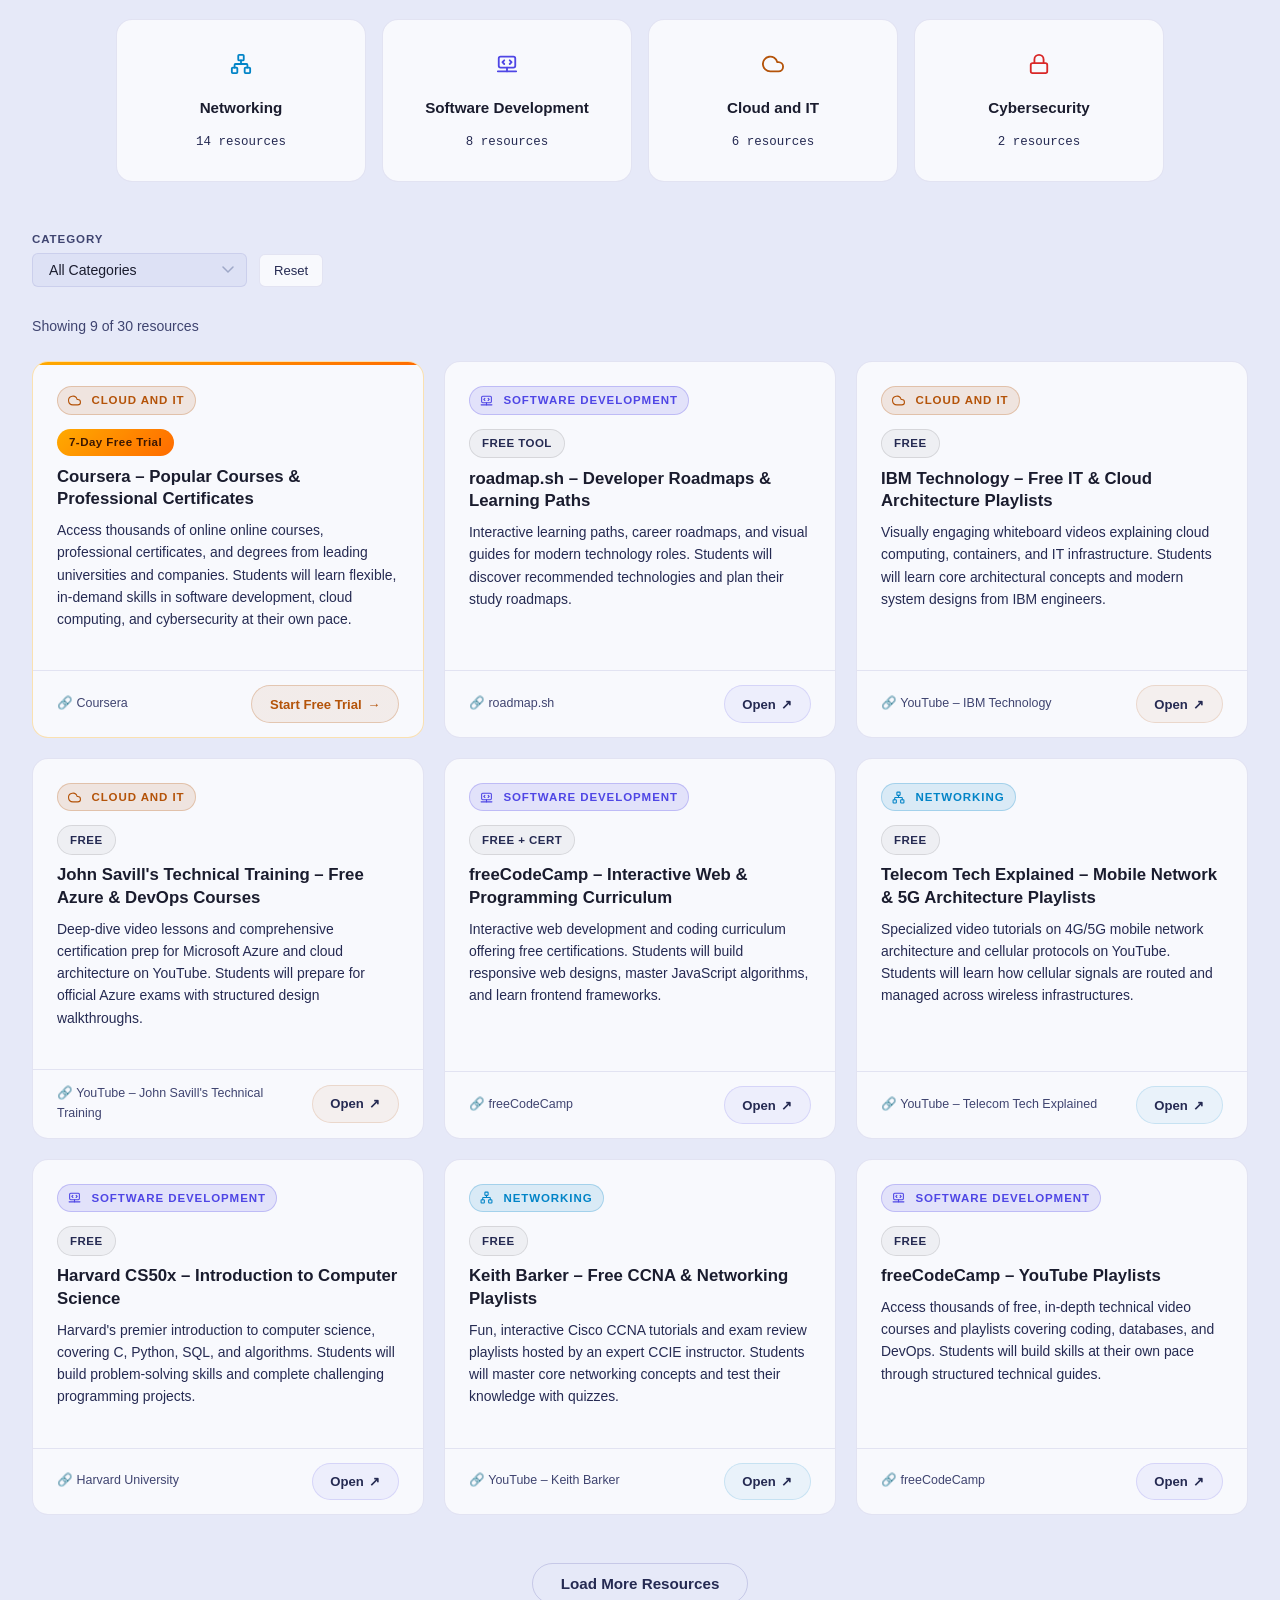
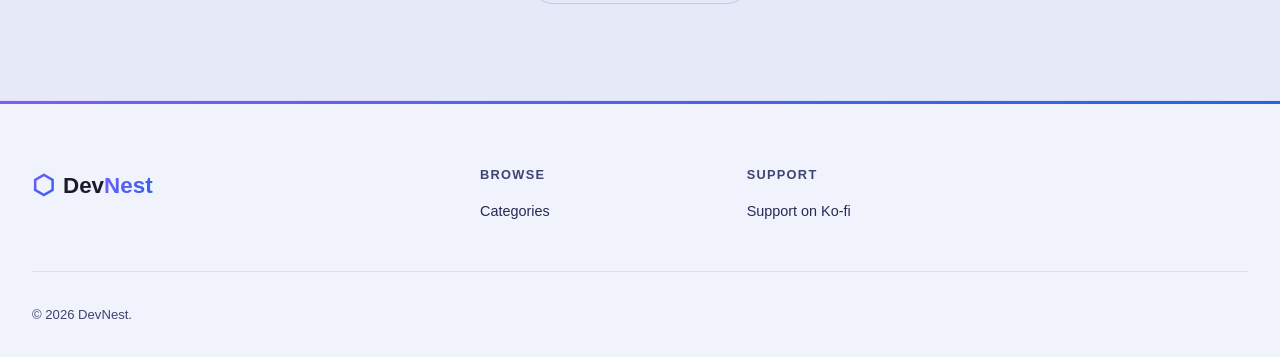
==== commit 582d6a6e: "Audit: address design, contrast, tablet bento grid, accessibility focus leak, and content bugs" ====
--- a/index.html
+++ b/index.html
@@ -75,7 +75,7 @@
   <header class="navbar" id="navbar">
     <div class="nav-inner">
       <a href="#home" class="logo" id="logo-link">
-        <span class="logo-icon">⬡</span>
+        <span class="logo-icon" aria-hidden="true">⬡</span>
         <span class="logo-text">Dev<span class="logo-accent">Nest</span></span>
       </a>
       <nav class="nav-links" id="nav-links">
@@ -142,6 +142,7 @@
   <!-- ── FEATURED TUTORIALS ── -->
   <section class="featured-section" id="featured">
     <div class="container">
+      <h2 class="sr-only">Featured Resources</h2>
       <div class="bento-dashboard" id="featured-grid">
         <!-- generated by JS -->
       </div>
@@ -163,6 +164,7 @@
   <!-- ── ALL TUTORIALS ── -->
   <section class="tutorials-section" id="tutorials">
     <div class="container">
+      <h2 class="sr-only">Discover Resources</h2>
       <div class="tutorials-header">
         <div class="filter-bar" id="filter-bar">
           <div class="filter-group">
@@ -184,7 +186,7 @@
         <!-- generated by JS -->
       </div>
       <div class="no-results hidden" id="no-results">
-        <div class="no-results-icon">🔭</div>
+        <div class="no-results-icon" aria-hidden="true">🔭</div>
         <h3>No resources found</h3>
         <p>Try adjusting your search or filters</p>
         <button class="btn-primary" id="clear-search">Clear Search</button>
@@ -203,7 +205,7 @@
       <div class="footer-top">
         <div class="footer-brand">
           <a href="#home" class="logo">
-            <span class="logo-icon">⬡</span>
+            <span class="logo-icon" aria-hidden="true">⬡</span>
             <span class="logo-text">Dev<span class="logo-accent">Nest</span></span>
           </a>
         </div>
--- a/style.css
+++ b/style.css
@@ -19,7 +19,7 @@
   --accent: #00d4ff;
   --accent2: #ff6b9d;
   --accent3: #00e5a0;
-  --gradient: linear-gradient(135deg, #7c5cff, #00d4ff);
+  --gradient: linear-gradient(135deg, #7c5cff, #2563eb);
   --gradient2: linear-gradient(135deg, #ff6b9d, #7c5cff);
   --shadow: 0 4px 24px rgba(0,0,0,0.4);
   --shadow2: 0 8px 48px rgba(0,0,0,0.6);
@@ -69,6 +69,19 @@
   color: var(--text2);
 }
 
+/* Screen reader only helper */
+.sr-only {
+  position: absolute;
+  width: 1px;
+  height: 1px;
+  padding: 0;
+  margin: -1px;
+  overflow: hidden;
+  clip: rect(0, 0, 0, 0);
+  white-space: nowrap;
+  border: 0;
+}
+
 body {
   font-family: var(--font);
   background: var(--bg);
@@ -705,6 +718,9 @@
 .tut-cat-badge {
   font-size: 0.72rem; font-weight: 700; text-transform: uppercase; letter-spacing: 0.08em;
   padding: 0.25rem 0.625rem; border-radius: 100px;
+  background: color-mix(in srgb, var(--cat-color, #7c5cff) 12%, transparent);
+  border: 1px solid color-mix(in srgb, var(--cat-color, #7c5cff) 25%, transparent);
+  color: var(--cat-color, #7c5cff);
 }
 
 .tut-title { font-size: 1.05rem; font-weight: 700; color: var(--text); margin-bottom: 0.5rem; line-height: 1.35; transition: color var(--transition); }
@@ -763,7 +779,7 @@
   padding: 0.28rem 0.75rem; border-radius: 100px;
   font-size: 0.72rem; font-weight: 700; letter-spacing: 0.04em;
   background: linear-gradient(135deg, #ffaa00, #ff6b00);
-  color: #fff;
+  color: #3b1702;
   margin-bottom: 0.6rem; align-self: flex-start;
 }
 .tut-card-trial { border-color: rgba(255,170,0,0.3); }
@@ -850,12 +866,12 @@
   background: var(--gradient); color: #fff; font-size: 1.1rem; font-weight: 700;
   display: flex; align-items: center; justify-content: center;
   box-shadow: 0 4px 12px rgba(0,0,0,0.2);
-  opacity: 0; transform: translateY(20px); pointer-events: none;
+  opacity: 0; transform: translateY(20px); pointer-events: none; visibility: hidden;
   background-size: 200% auto;
   background-position: left center;
-  transition: opacity 0.3s ease, box-shadow var(--transition), background-position 0.4s ease, transform var(--transition);
-}
-.back-to-top.visible { opacity: 1; transform: none; pointer-events: auto; }
+  transition: opacity 0.3s ease, box-shadow var(--transition), background-position 0.4s ease, transform var(--transition), visibility 0.3s ease;
+}
+.back-to-top.visible { opacity: 1; transform: none; pointer-events: auto; visibility: visible; }
 .back-to-top:hover {
   background-position: right center;
   transform: translateY(-5px) scale(1.05);
@@ -872,12 +888,12 @@
   background: var(--gradient); color: #fff; font-size: 1.1rem; font-weight: 700;
   display: flex; align-items: center; justify-content: center;
   box-shadow: 0 4px 12px rgba(0,0,0,0.2);
-  opacity: 0; transform: translateY(20px); pointer-events: none;
+  opacity: 0; transform: translateY(20px); pointer-events: none; visibility: hidden;
   background-size: 200% auto;
   background-position: left center;
-  transition: opacity 0.3s ease, box-shadow var(--transition), background-position 0.4s ease, transform var(--transition);
-}
-.scroll-to-bottom.visible { opacity: 1; transform: none; pointer-events: auto; }
+  transition: opacity 0.3s ease, box-shadow var(--transition), background-position 0.4s ease, transform var(--transition), visibility 0.3s ease;
+}
+.scroll-to-bottom.visible { opacity: 1; transform: none; pointer-events: auto; visibility: visible; }
 .scroll-to-bottom:hover {
   background-position: right center;
   transform: translateY(-5px) scale(1.05);
@@ -981,320 +997,12 @@
   transform: scale(0.98);
 }
 
-/* ===== LEARNING PATHS SECTION ===== */
-.paths-section {
-  padding: 6rem 0;
-  background: var(--bg);
-  border-bottom: 1px solid var(--border);
-}
-
-.paths-selector {
-  display: grid;
-  grid-template-columns: repeat(auto-fit, minmax(280px, 1fr));
-  gap: 1.25rem;
-  margin-bottom: 3rem;
-}
-
-.path-tab {
-  display: flex;
-  align-items: center;
-  gap: 1.25rem;
-  padding: 1.25rem;
-  border-radius: var(--radius);
-  background: var(--surface);
-  border: 1px solid var(--border);
-  text-align: left;
-  transition: all var(--transition);
-  position: relative;
-  overflow: hidden;
-  cursor: pointer;
-}
-
-.path-tab:hover {
-  transform: translateY(-2px);
-  border-color: var(--border2);
-  background: var(--surface2);
-  box-shadow: 0 4px 20px rgba(0,0,0,0.25);
-}
-
-.path-tab.active {
-  border-color: var(--path-color);
-  background: rgba(255, 255, 255, 0.02);
-  box-shadow: 0 4px 24px rgba(0,0,0,0.3);
-}
-
-.path-tab::before {
-  content: '';
-  position: absolute;
-  left: 0; top: 0; bottom: 0;
-  width: 4px;
-  background: var(--path-color);
-  transform: scaleY(0);
-  transition: transform var(--transition);
-}
-
-.path-tab.active::before {
-  transform: scaleY(1);
-}
-
-.path-tab-emoji {
-  font-size: 2.25rem;
-  flex-shrink: 0;
-  transition: transform var(--transition);
-}
-
-.path-tab:hover .path-tab-emoji {
-  transform: scale(1.1) rotate(5deg);
-}
-
-.path-tab-info {
-  flex-grow: 1;
-  display: flex;
-  flex-direction: column;
-  gap: 0.25rem;
-}
-
-.path-tab-title {
-  font-size: 1.05rem;
-  font-weight: 700;
-  color: var(--text);
-}
-
-.path-tab-progress-meta {
-  display: flex;
-  justify-content: space-between;
-  align-items: center;
-  font-size: 0.8rem;
-  color: var(--text2);
-}
-
-.path-tab-difficulty {
-  font-weight: 500;
-}
-
-
-/* --- Active Path Container --- */
-.active-path-container {
-  display: flex;
-  flex-direction: column;
-  gap: 2rem;
-  max-width: 900px;
-  margin: 0 auto;
-}
-
-.path-overview-card {
-  display: flex;
-  align-items: center;
-  justify-content: space-between;
-  gap: 2rem;
-  padding: 2rem;
-  border-radius: var(--radius);
-  background: var(--surface2);
-  border: 1px solid var(--border2);
-  border-left: 5px solid var(--path-color);
-}
-
-@media (max-width: 640px) {
-  .path-overview-card {
-    flex-direction: column;
-    align-items: flex-start;
-    gap: 1.5rem;
-    padding: 1.5rem;
-  }
-}
-
-.path-overview-content {
-  flex: 1;
-}
-
-.path-overview-badge {
-  display: inline-block;
-  padding: 0.25rem 0.75rem;
-  border-radius: 100px;
-  font-size: 0.75rem;
-  font-weight: 600;
-  margin-bottom: 0.75rem;
-}
-
-.path-overview-title {
-  font-size: 1.5rem;
-  font-weight: 800;
-  color: var(--text);
-  margin-bottom: 0.5rem;
-}
-
-.path-overview-desc {
-  font-size: 0.95rem;
-  color: var(--text2);
-  line-height: 1.6;
-}
-
-
-/* --- Timeline Steps --- */
-.roadmap-timeline {
-  position: relative;
-  padding-left: 2.5rem;
-  margin-top: 1rem;
-}
-
-.roadmap-line {
-  position: absolute;
-  left: 11px;
-  top: 10px;
-  bottom: 10px;
-  width: 2px;
-  border-radius: 1px;
-}
-
-.roadmap-step {
-  position: relative;
-  margin-bottom: 2.5rem;
-}
-
-.roadmap-step:last-child {
-  margin-bottom: 0;
-}
-
-.roadmap-node {
-  position: absolute;
-  left: -2.5rem;
-  top: 1.25rem;
-  width: 24px;
-  height: 24px;
-  border-radius: 50%;
-  border: 2px solid var(--border);
-  display: flex;
-  align-items: center;
-  justify-content: center;
-  z-index: 2;
-  transition: all var(--transition);
-}
-
-.roadmap-node .node-icon {
-  font-size: 0.75rem;
-  font-weight: bold;
-  color: var(--text);
-}
-
-
-.roadmap-step-card {
-  background: var(--surface);
-  border: 1px solid var(--border);
-  border-radius: var(--radius);
-  padding: 1.5rem;
-  transition: all var(--transition);
-}
-.roadmap-step-card:hover {
-  border-color: var(--border2);
-  box-shadow: 0 4px 24px rgba(0,0,0,0.3);
-  transform: translateY(-1px);
-}
-
-
-.step-card-header {
-  margin-bottom: 1.25rem;
-  border-bottom: 1px solid var(--border);
-  padding-bottom: 0.75rem;
-}
-
-.step-title {
-  font-size: 1.2rem;
-  font-weight: 700;
-  color: var(--text);
-  margin-bottom: 0.25rem;
-}
-
-.step-desc {
-  font-size: 0.9rem;
-  color: var(--text2);
-}
-
-.step-tutorials-list {
-  display: flex;
-  flex-direction: column;
-  gap: 1rem;
-}
-
-.roadmap-tut-item {
-  display: flex;
-  align-items: flex-start;
-  gap: 1rem;
-  padding: 1rem;
-  border-radius: var(--radius-sm);
-  background: var(--bg2);
-  border: 1px solid var(--border);
-  transition: all var(--transition);
-}
-
-.roadmap-tut-item:hover {
-  border-color: var(--border2);
-  background: var(--bg3);
-}
-
-
-.roadmap-tut-info {
-  flex-grow: 1;
-  display: flex;
-  align-items: center;
-  justify-content: space-between;
-  gap: 1.5rem;
-}
-
-@media (max-width: 768px) {
-  .roadmap-tut-info {
-    flex-direction: column;
-    align-items: flex-start;
-    gap: 0.75rem;
-  }
-}
-
-.roadmap-tut-main {
-  display: flex;
-  flex-direction: column;
-  gap: 0.25rem;
-}
-
-.roadmap-tut-link {
-  font-size: 0.95rem;
-  font-weight: 600;
-  color: var(--text);
-  transition: color var(--transition);
-  display: inline-flex;
-  align-items: center;
-  gap: 0.25rem;
-}
-
-.roadmap-tut-link:hover {
-  color: var(--primary-light);
-}
-
-.roadmap-tut-item.completed .roadmap-tut-link {
-  text-decoration: line-through;
-  color: var(--text2);
-}
-
-.external-link-arrow {
-  font-size: 0.8rem;
-  opacity: 0.6;
-}
-
-.roadmap-tut-source {
-  font-size: 0.8rem;
-  color: var(--text3);
-}
-
-.roadmap-tut-meta {
-  display: flex;
-  gap: 0.5rem;
-  flex-shrink: 0;
-}
-
-
 /* ===== LIGHT MODE CONTRAST OVERRIDES ===== */
-.light-mode .path-tab.active { background: #ffffff; }
-.light-mode .path-overview-card { background: #ffffff; }
-.light-mode .roadmap-step-card { background: #ffffff; }
-.light-mode .roadmap-tut-item { background: var(--bg); }
+/* Light mode category variable overrides */
+.light-mode [style*="--cat-color: #6366f1"] { --cat-color: #4f46e5 !important; }
+.light-mode [style*="--cat-color: #f59e0b"] { --cat-color: #b45309 !important; }
+.light-mode [style*="--cat-color: #ff4a4a"] { --cat-color: #d92727 !important; }
+.light-mode [style*="--cat-color: #38bdf8"] { --cat-color: #0284c7 !important; }
 
 /* ===== BENTO DASHBOARD ===== */
 .bento-dashboard {
@@ -1305,6 +1013,9 @@
 @media (max-width: 1024px) {
   .bento-dashboard {
     grid-template-columns: repeat(2, 1fr);
+  }
+  .bento-card.featured {
+    grid-column: span 2;
   }
 }
 @media (max-width: 768px) {
